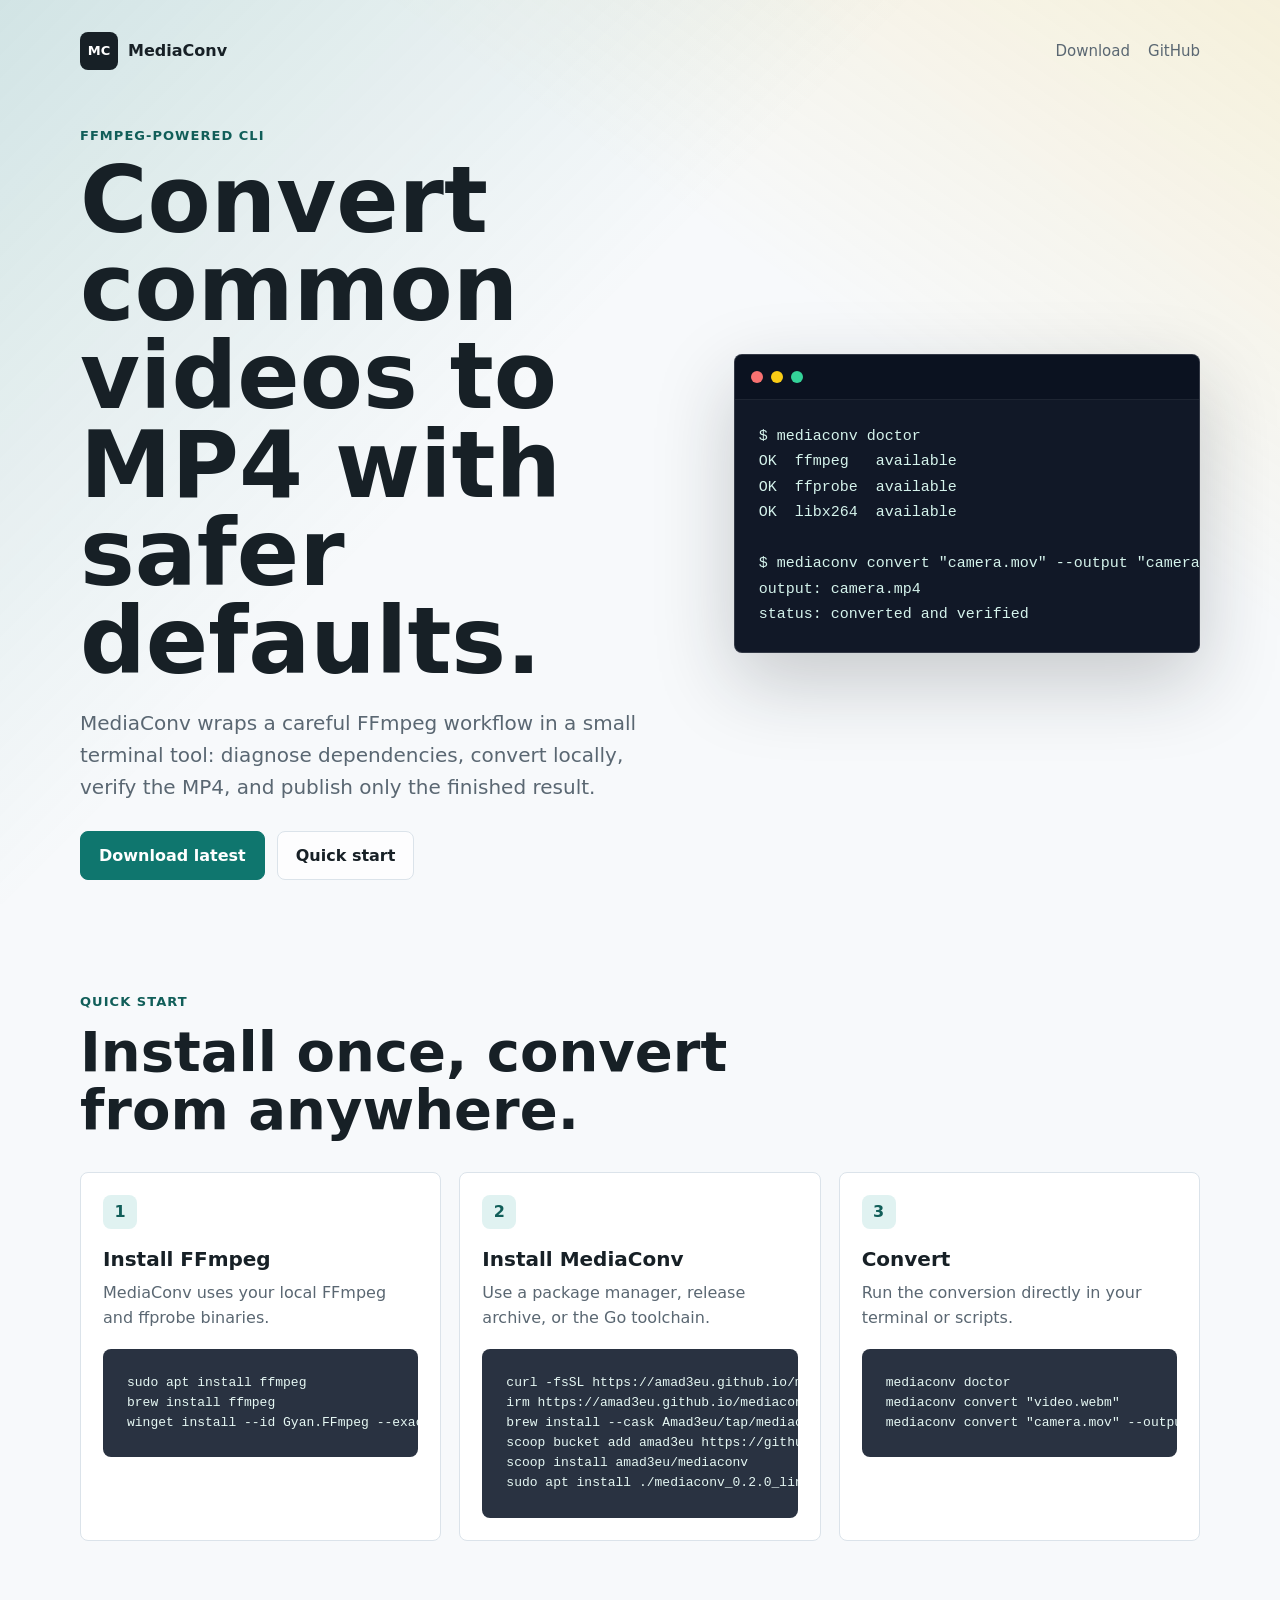
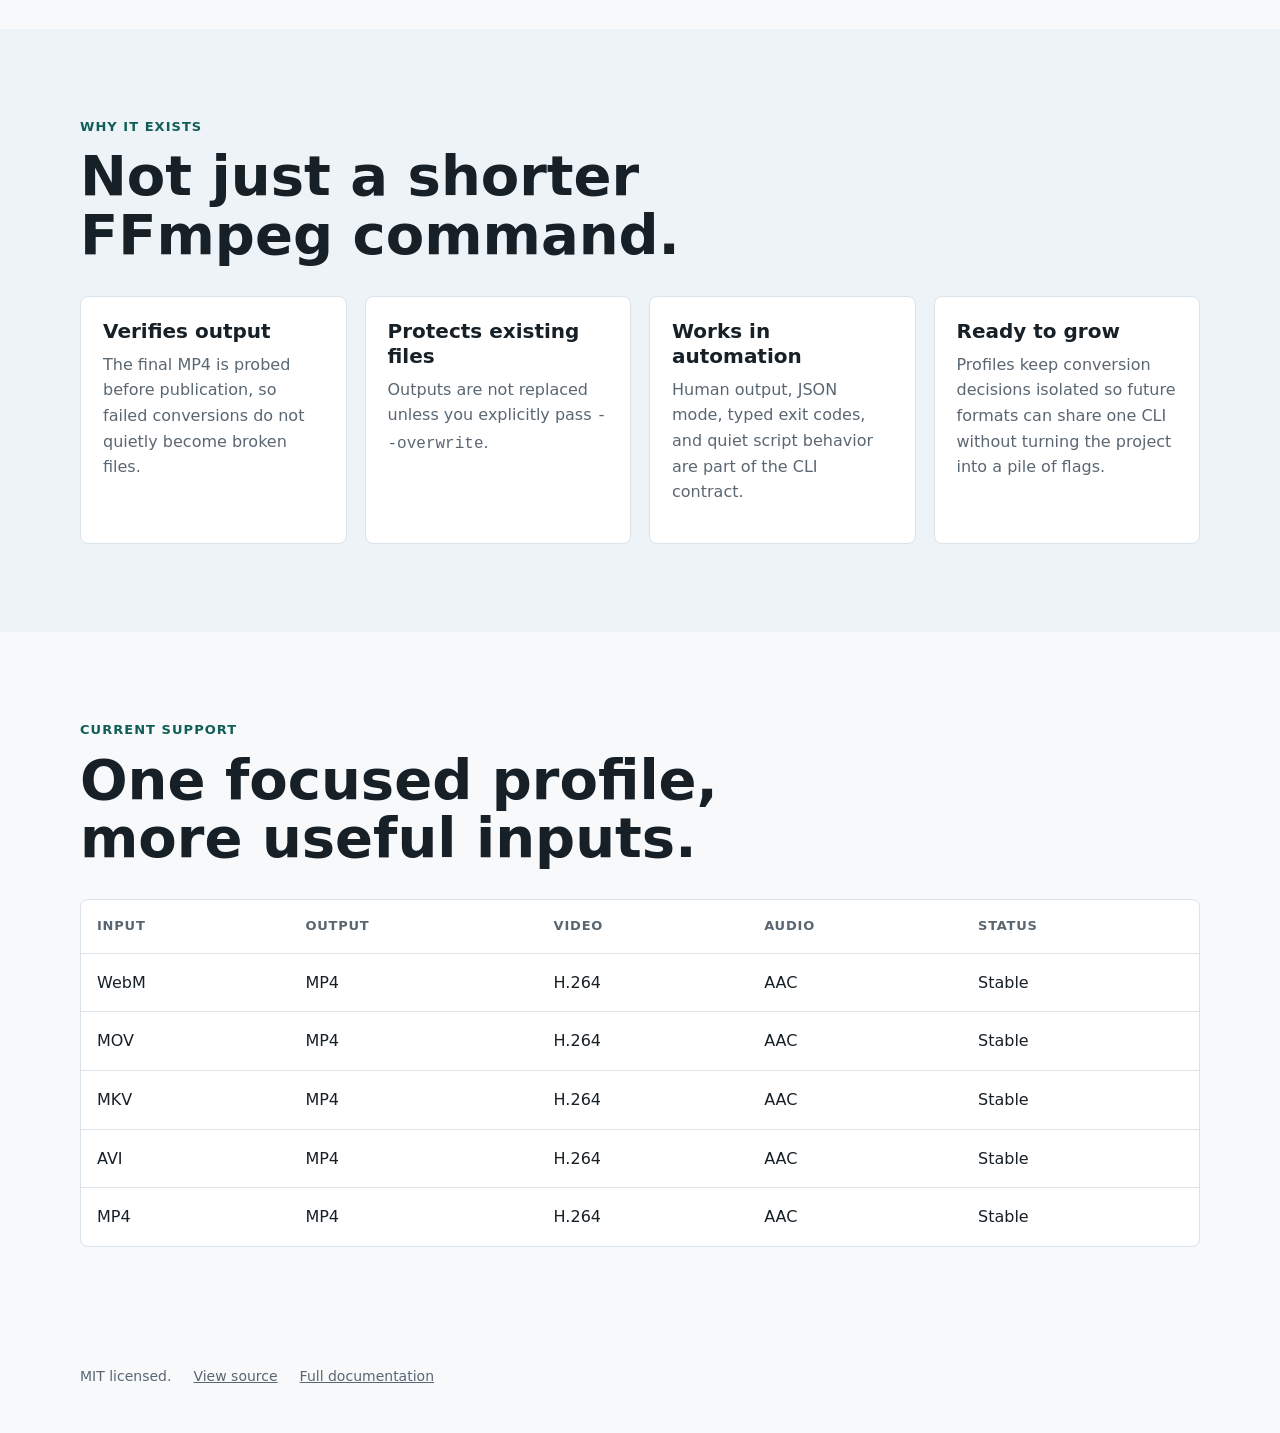
==== site/index.html @ a57218a0 "feat: support common video inputs" ====
<!DOCTYPE html>
<html lang="en">
  <head>
    <meta charset="utf-8">
    <meta name="viewport" content="width=device-width, initial-scale=1">
    <meta
      name="description"
      content="MediaConv is a safe command-line media converter powered by FFmpeg."
    >
    <title>MediaConv</title>
    <link rel="stylesheet" href="./styles.css">
  </head>
  <body>
    <header class="hero">
      <nav class="nav" aria-label="Primary navigation">
        <a class="brand" href="./" aria-label="MediaConv home">
          <span class="brand-mark">MC</span>
          <span>MediaConv</span>
        </a>
        <div class="nav-links">
          <a href="https://github.com/Amad3eu/mediaconv/releases/latest">
            Download
          </a>
          <a href="https://github.com/Amad3eu/mediaconv">GitHub</a>
        </div>
      </nav>

      <section class="hero-grid">
        <div class="hero-copy">
          <p class="eyebrow">FFmpeg-powered CLI</p>
          <h1>Convert common videos to MP4 with safer defaults.</h1>
          <p class="lede">
            MediaConv wraps a careful FFmpeg workflow in a small terminal tool:
            diagnose dependencies, convert locally, verify the MP4, and publish
            only the finished result.
          </p>
          <div class="actions">
            <a
              class="button primary"
              href="https://github.com/Amad3eu/mediaconv/releases/latest"
            >
              Download latest
            </a>
            <a class="button secondary" href="#quick-start">Quick start</a>
          </div>
        </div>

        <section class="terminal-card" aria-label="Terminal example">
          <div class="terminal-top">
            <span></span>
            <span></span>
            <span></span>
          </div>
          <pre><code>$ mediaconv doctor
OK  ffmpeg   available
OK  ffprobe  available
OK  libx264  available

$ mediaconv convert "camera.mov" --output "camera.mp4"
output: camera.mp4
status: converted and verified</code></pre>
        </section>
      </section>
    </header>

    <main>
      <section class="band" id="quick-start">
        <div class="section-head">
          <p class="eyebrow">Quick start</p>
          <h2>Install once, convert from anywhere.</h2>
        </div>
        <div class="steps">
          <article>
            <span class="step-number">1</span>
            <h3>Install FFmpeg</h3>
            <p>MediaConv uses your local FFmpeg and ffprobe binaries.</p>
            <pre><code>sudo apt install ffmpeg
brew install ffmpeg
winget install --id Gyan.FFmpeg --exact</code></pre>
          </article>
          <article>
            <span class="step-number">2</span>
            <h3>Install MediaConv</h3>
            <p>Use a package manager, release archive, or the Go toolchain.</p>
            <pre><code>curl -fsSL https://amad3eu.github.io/mediaconv/install.sh | sh
irm https://amad3eu.github.io/mediaconv/install.ps1 | iex
brew install --cask Amad3eu/tap/mediaconv
scoop bucket add amad3eu https://github.com/Amad3eu/scoop-bucket
scoop install amad3eu/mediaconv
sudo apt install ./mediaconv_0.2.0_linux_amd64.deb</code></pre>
          </article>
          <article>
            <span class="step-number">3</span>
            <h3>Convert</h3>
            <p>Run the conversion directly in your terminal or scripts.</p>
            <pre><code>mediaconv doctor
mediaconv convert "video.webm"
mediaconv convert "camera.mov" --output "camera.mp4"</code></pre>
          </article>
        </div>
      </section>

      <section class="band muted">
        <div class="section-head">
          <p class="eyebrow">Why it exists</p>
          <h2>Not just a shorter FFmpeg command.</h2>
        </div>
        <div class="features">
          <article>
            <h3>Verifies output</h3>
            <p>
              The final MP4 is probed before publication, so failed conversions
              do not quietly become broken files.
            </p>
          </article>
          <article>
            <h3>Protects existing files</h3>
            <p>
              Outputs are not replaced unless you explicitly pass
              <code>--overwrite</code>.
            </p>
          </article>
          <article>
            <h3>Works in automation</h3>
            <p>
              Human output, JSON mode, typed exit codes, and quiet script
              behavior are part of the CLI contract.
            </p>
          </article>
          <article>
            <h3>Ready to grow</h3>
            <p>
              Profiles keep conversion decisions isolated so future formats can
              share one CLI without turning the project into a pile of flags.
            </p>
          </article>
        </div>
      </section>

      <section class="band">
        <div class="section-head">
          <p class="eyebrow">Current support</p>
          <h2>One focused profile, more useful inputs.</h2>
        </div>
        <section class="support-table" aria-label="Supported formats">
          <table>
            <thead>
              <tr>
                <th>Input</th>
                <th>Output</th>
                <th>Video</th>
                <th>Audio</th>
                <th>Status</th>
              </tr>
            </thead>
            <tbody>
              <tr>
                <td>WebM</td>
                <td>MP4</td>
                <td>H.264</td>
                <td>AAC</td>
                <td>Stable</td>
              </tr>
              <tr>
                <td>MOV</td>
                <td>MP4</td>
                <td>H.264</td>
                <td>AAC</td>
                <td>Stable</td>
              </tr>
              <tr>
                <td>MKV</td>
                <td>MP4</td>
                <td>H.264</td>
                <td>AAC</td>
                <td>Stable</td>
              </tr>
              <tr>
                <td>AVI</td>
                <td>MP4</td>
                <td>H.264</td>
                <td>AAC</td>
                <td>Stable</td>
              </tr>
              <tr>
                <td>MP4</td>
                <td>MP4</td>
                <td>H.264</td>
                <td>AAC</td>
                <td>Stable</td>
              </tr>
            </tbody>
          </table>
        </section>
      </section>
    </main>

    <footer class="footer">
      <span>MIT licensed.</span>
      <a href="https://github.com/Amad3eu/mediaconv">View source</a>
      <a href="https://github.com/Amad3eu/mediaconv/blob/main/README.md">
        Full documentation
      </a>
    </footer>
  </body>
</html>
---- site/styles.css ----
:root {
  color-scheme: light;
  --ink: #172026;
  --muted: #5a6772;
  --line: #dbe3ea;
  --page: #f7f9fb;
  --panel: #ffffff;
  --soft: #edf3f7;
  --accent: #0f766e;
  --accent-strong: #115e59;
  --code: #111827;
  --code-line: #293241;
}

* {
  box-sizing: border-box;
}

body {
  margin: 0;
  background: var(--page);
  color: var(--ink);
  font-family:
    Inter, ui-sans-serif, system-ui, -apple-system, BlinkMacSystemFont, "Segoe UI",
    sans-serif;
  line-height: 1.6;
}

a {
  color: inherit;
}

code,
pre {
  font-family:
    "SFMono-Regular", Consolas, "Liberation Mono", Menlo, monospace;
}

.hero {
  min-height: 92vh;
  padding: 24px;
  background:
    linear-gradient(135deg, rgba(15, 118, 110, 0.16), transparent 42%),
    linear-gradient(215deg, rgba(234, 179, 8, 0.13), transparent 35%),
    var(--page);
}

.nav,
.hero-grid,
.band,
.footer {
  width: min(1120px, calc(100vw - 32px));
  margin: 0 auto;
}

.nav {
  display: flex;
  align-items: center;
  justify-content: space-between;
  gap: 24px;
  padding: 8px 0 56px;
}

.brand,
.nav-links,
.actions,
.footer {
  display: flex;
  align-items: center;
}

.brand {
  gap: 10px;
  text-decoration: none;
  font-weight: 800;
}

.brand-mark {
  display: grid;
  width: 38px;
  height: 38px;
  place-items: center;
  border-radius: 8px;
  background: var(--ink);
  color: #ffffff;
  font-size: 13px;
}

.nav-links {
  gap: 18px;
  color: var(--muted);
  font-size: 15px;
}

.nav-links a {
  text-decoration: none;
}

.hero-grid {
  display: grid;
  grid-template-columns: minmax(0, 1fr) minmax(360px, 0.78fr);
  gap: 56px;
  align-items: center;
}

.eyebrow {
  margin: 0 0 10px;
  color: var(--accent-strong);
  font-size: 13px;
  font-weight: 800;
  letter-spacing: 0.08em;
  text-transform: uppercase;
}

h1,
h2,
h3,
p {
  margin-top: 0;
}

h1 {
  max-width: 720px;
  margin-bottom: 20px;
  font-size: clamp(46px, 8vw, 92px);
  line-height: 0.96;
  letter-spacing: 0;
}

h2 {
  margin-bottom: 14px;
  font-size: clamp(32px, 5vw, 56px);
  line-height: 1.04;
  letter-spacing: 0;
}

h3 {
  margin-bottom: 8px;
  font-size: 20px;
  line-height: 1.25;
}

.lede {
  max-width: 680px;
  color: var(--muted);
  font-size: 20px;
}

.actions {
  flex-wrap: wrap;
  gap: 12px;
  margin-top: 28px;
}

.button {
  display: inline-flex;
  min-height: 46px;
  align-items: center;
  justify-content: center;
  border: 1px solid var(--line);
  border-radius: 8px;
  padding: 11px 18px;
  text-decoration: none;
  font-weight: 750;
}

.button.primary {
  border-color: var(--accent);
  background: var(--accent);
  color: #ffffff;
}

.button.secondary {
  background: rgba(255, 255, 255, 0.76);
  color: var(--ink);
}

.terminal-card {
  overflow: hidden;
  border: 1px solid rgba(255, 255, 255, 0.14);
  border-radius: 8px;
  background: var(--code);
  box-shadow: 0 28px 80px rgba(23, 32, 38, 0.22);
}

.terminal-top {
  display: flex;
  gap: 8px;
  padding: 16px;
  border-bottom: 1px solid rgba(255, 255, 255, 0.08);
  background: #0b1220;
}

.terminal-top span {
  width: 12px;
  height: 12px;
  border-radius: 999px;
  background: #f87171;
}

.terminal-top span:nth-child(2) {
  background: #facc15;
}

.terminal-top span:nth-child(3) {
  background: #34d399;
}

pre {
  overflow-x: auto;
  margin: 0;
  padding: 24px;
  color: #d5f3ec;
  font-size: 15px;
  line-height: 1.7;
}

.band {
  padding: 88px 0;
}

.muted {
  width: 100%;
  max-width: none;
  padding-right: max(16px, calc((100vw - 1120px) / 2));
  padding-left: max(16px, calc((100vw - 1120px) / 2));
  background: var(--soft);
}

.section-head {
  max-width: 720px;
  margin-bottom: 32px;
}

.section-head p:last-child {
  color: var(--muted);
}

.steps,
.features {
  display: grid;
  grid-template-columns: repeat(3, minmax(0, 1fr));
  gap: 18px;
}

.features {
  grid-template-columns: repeat(4, minmax(0, 1fr));
}

article {
  min-width: 0;
  border: 1px solid var(--line);
  border-radius: 8px;
  padding: 22px;
  background: var(--panel);
}

article p {
  color: var(--muted);
}

article pre {
  margin-top: 18px;
  border-radius: 8px;
  background: var(--code-line);
  color: #e5f7f3;
  font-size: 13px;
  line-height: 1.55;
}

.step-number {
  display: grid;
  width: 34px;
  height: 34px;
  margin-bottom: 18px;
  place-items: center;
  border-radius: 8px;
  background: #e0f2f1;
  color: var(--accent-strong);
  font-weight: 800;
}

.support-table {
  overflow-x: auto;
  border: 1px solid var(--line);
  border-radius: 8px;
  background: var(--panel);
}

table {
  width: 100%;
  min-width: 680px;
  border-collapse: collapse;
}

th,
td {
  padding: 16px;
  border-bottom: 1px solid var(--line);
  text-align: left;
}

th {
  color: var(--muted);
  font-size: 13px;
  letter-spacing: 0.06em;
  text-transform: uppercase;
}

tr:last-child td {
  border-bottom: 0;
}

.footer {
  flex-wrap: wrap;
  gap: 14px 22px;
  padding: 30px 0 46px;
  color: var(--muted);
  font-size: 14px;
}

@media (max-width: 860px) {
  .hero {
    min-height: auto;
  }

  .nav {
    padding-bottom: 38px;
  }

  .hero-grid,
  .steps,
  .features {
    grid-template-columns: 1fr;
  }

  .terminal-card {
    max-width: 100%;
  }

  h1 {
    font-size: clamp(42px, 14vw, 68px);
  }

  .band {
    padding: 64px 0;
  }
}

@media (max-width: 560px) {
  .hero {
    padding: 18px 0 0;
  }

  .nav,
  .hero-grid,
  .band,
  .footer {
    width: min(100% - 28px, 1120px);
  }

  .nav {
    align-items: flex-start;
  }

  .nav-links {
    flex-direction: column;
    align-items: flex-end;
    gap: 8px;
  }

  .lede {
    font-size: 18px;
  }

  .button {
    width: 100%;
  }
}
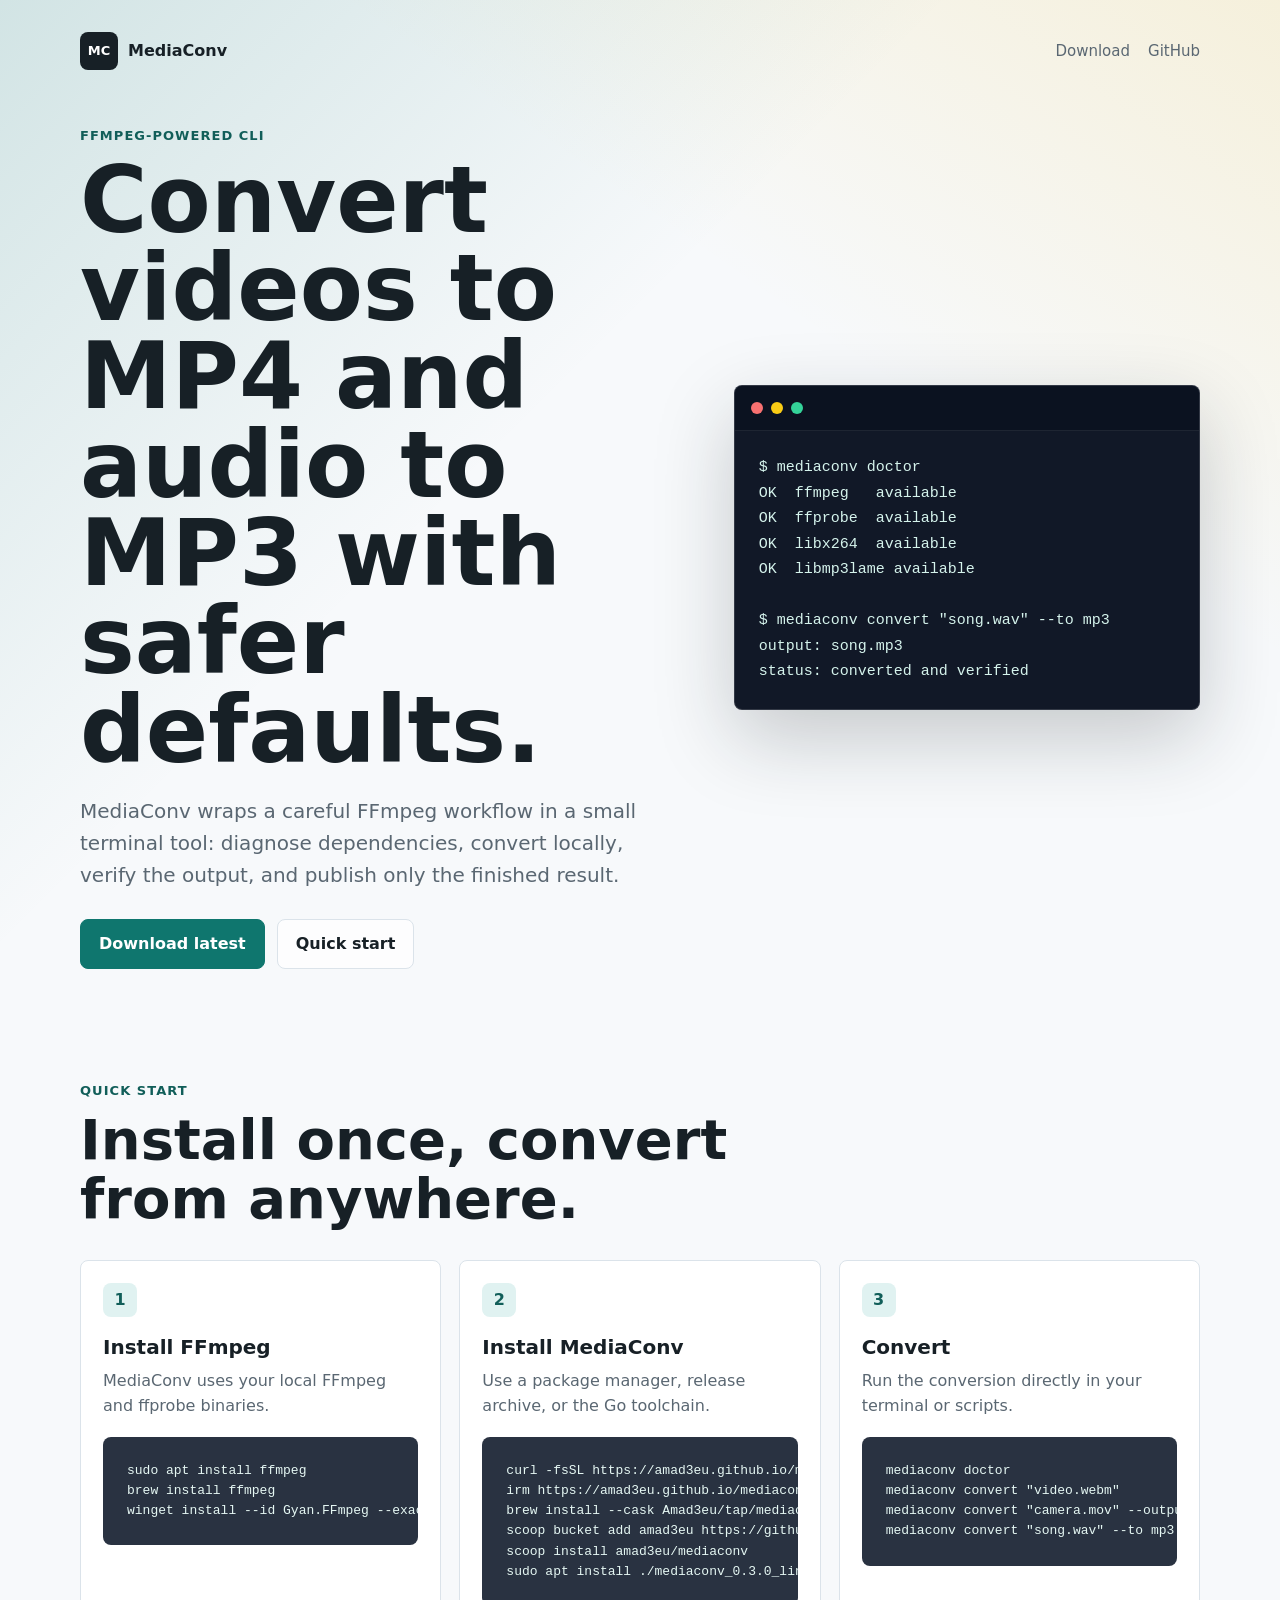
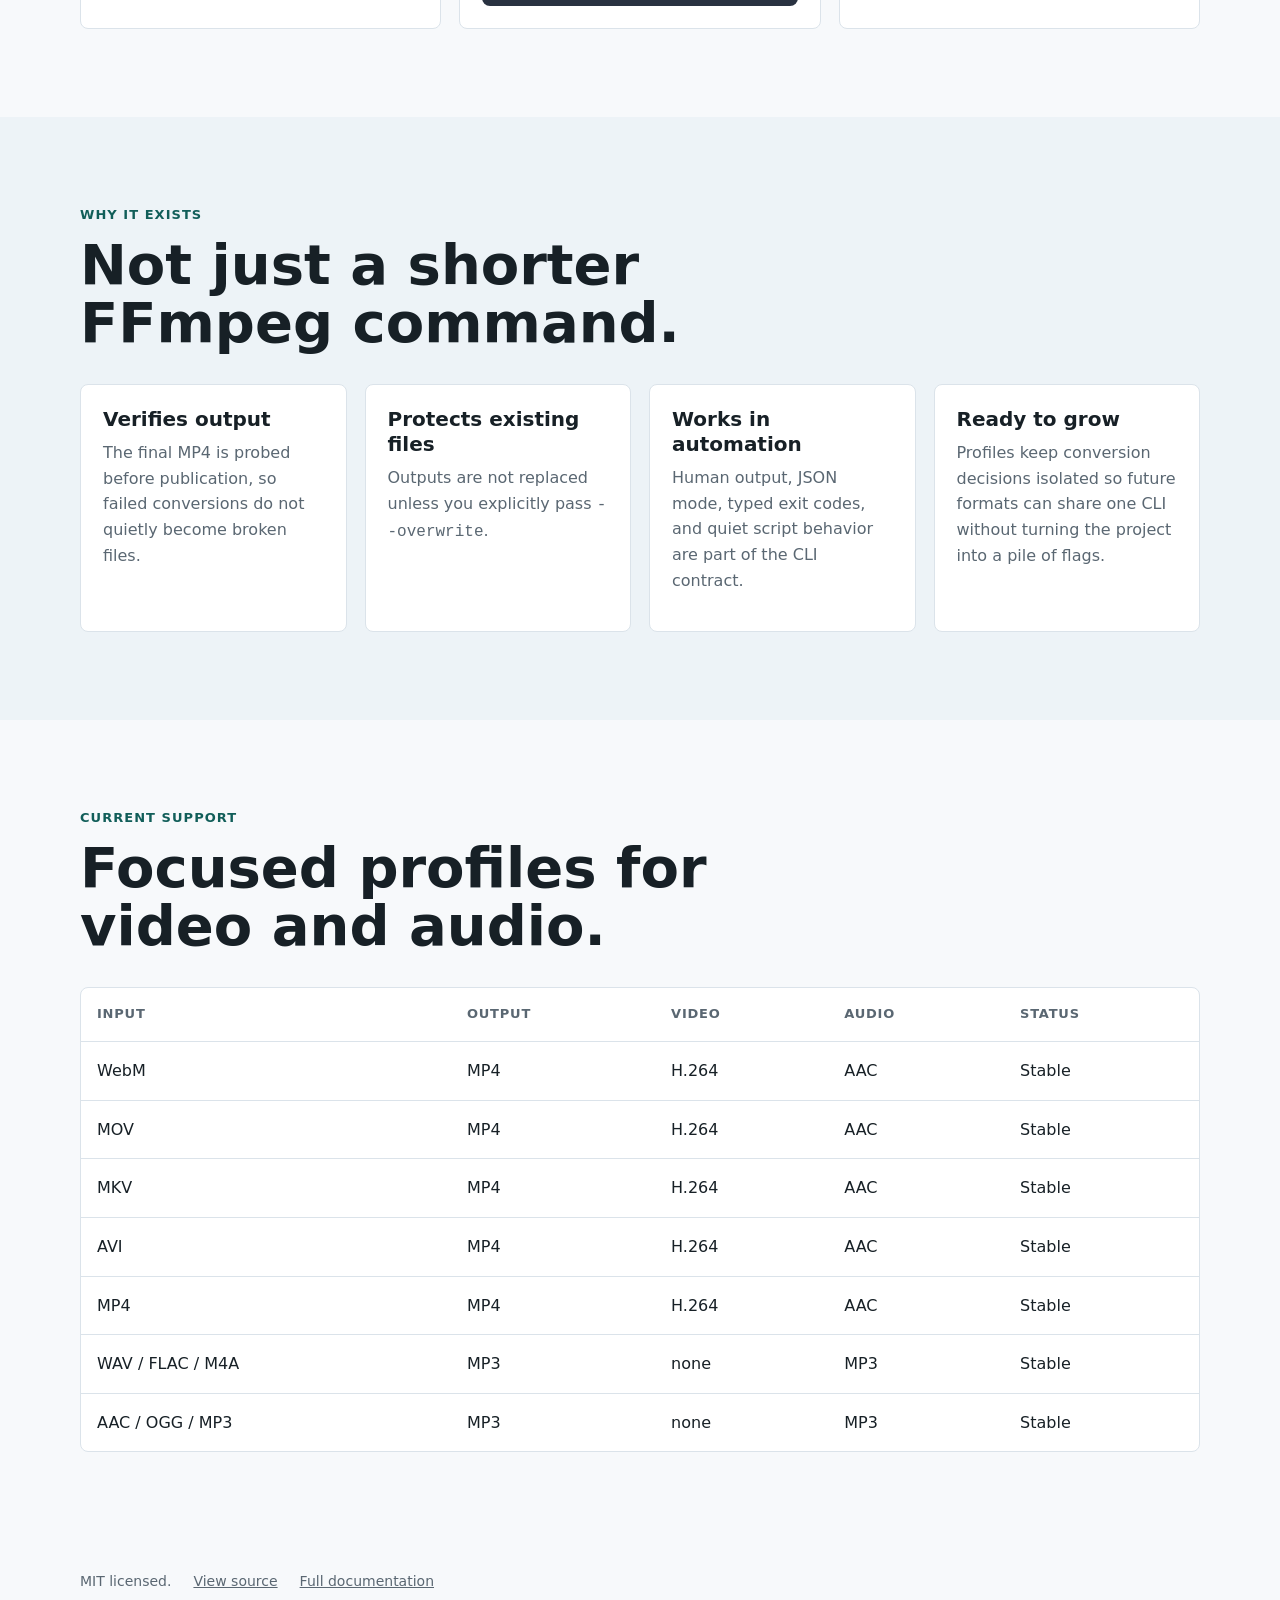
==== commit 3cb275c9: "feat: add mp3 audio conversion" ====
--- a/site/index.html
+++ b/site/index.html
@@ -28,10 +28,10 @@
       <section class="hero-grid">
         <div class="hero-copy">
           <p class="eyebrow">FFmpeg-powered CLI</p>
-          <h1>Convert common videos to MP4 with safer defaults.</h1>
+          <h1>Convert videos to MP4 and audio to MP3 with safer defaults.</h1>
           <p class="lede">
             MediaConv wraps a careful FFmpeg workflow in a small terminal tool:
-            diagnose dependencies, convert locally, verify the MP4, and publish
+            diagnose dependencies, convert locally, verify the output, and publish
             only the finished result.
           </p>
           <div class="actions">
@@ -55,9 +55,10 @@
 OK  ffmpeg   available
 OK  ffprobe  available
 OK  libx264  available
-
-$ mediaconv convert "camera.mov" --output "camera.mp4"
-output: camera.mp4
+OK  libmp3lame available
+
+$ mediaconv convert "song.wav" --to mp3
+output: song.mp3
 status: converted and verified</code></pre>
         </section>
       </section>
@@ -87,7 +88,7 @@
 brew install --cask Amad3eu/tap/mediaconv
 scoop bucket add amad3eu https://github.com/Amad3eu/scoop-bucket
 scoop install amad3eu/mediaconv
-sudo apt install ./mediaconv_0.2.0_linux_amd64.deb</code></pre>
+sudo apt install ./mediaconv_0.3.0_linux_amd64.deb</code></pre>
           </article>
           <article>
             <span class="step-number">3</span>
@@ -95,7 +96,8 @@
             <p>Run the conversion directly in your terminal or scripts.</p>
             <pre><code>mediaconv doctor
 mediaconv convert "video.webm"
-mediaconv convert "camera.mov" --output "camera.mp4"</code></pre>
+mediaconv convert "camera.mov" --output "camera.mp4"
+mediaconv convert "song.wav" --to mp3</code></pre>
           </article>
         </div>
       </section>
@@ -140,7 +142,7 @@
       <section class="band">
         <div class="section-head">
           <p class="eyebrow">Current support</p>
-          <h2>One focused profile, more useful inputs.</h2>
+          <h2>Focused profiles for video and audio.</h2>
         </div>
         <section class="support-table" aria-label="Supported formats">
           <table>
@@ -187,6 +189,20 @@
                 <td>MP4</td>
                 <td>H.264</td>
                 <td>AAC</td>
+                <td>Stable</td>
+              </tr>
+              <tr>
+                <td>WAV / FLAC / M4A</td>
+                <td>MP3</td>
+                <td>none</td>
+                <td>MP3</td>
+                <td>Stable</td>
+              </tr>
+              <tr>
+                <td>AAC / OGG / MP3</td>
+                <td>MP3</td>
+                <td>none</td>
+                <td>MP3</td>
                 <td>Stable</td>
               </tr>
             </tbody>
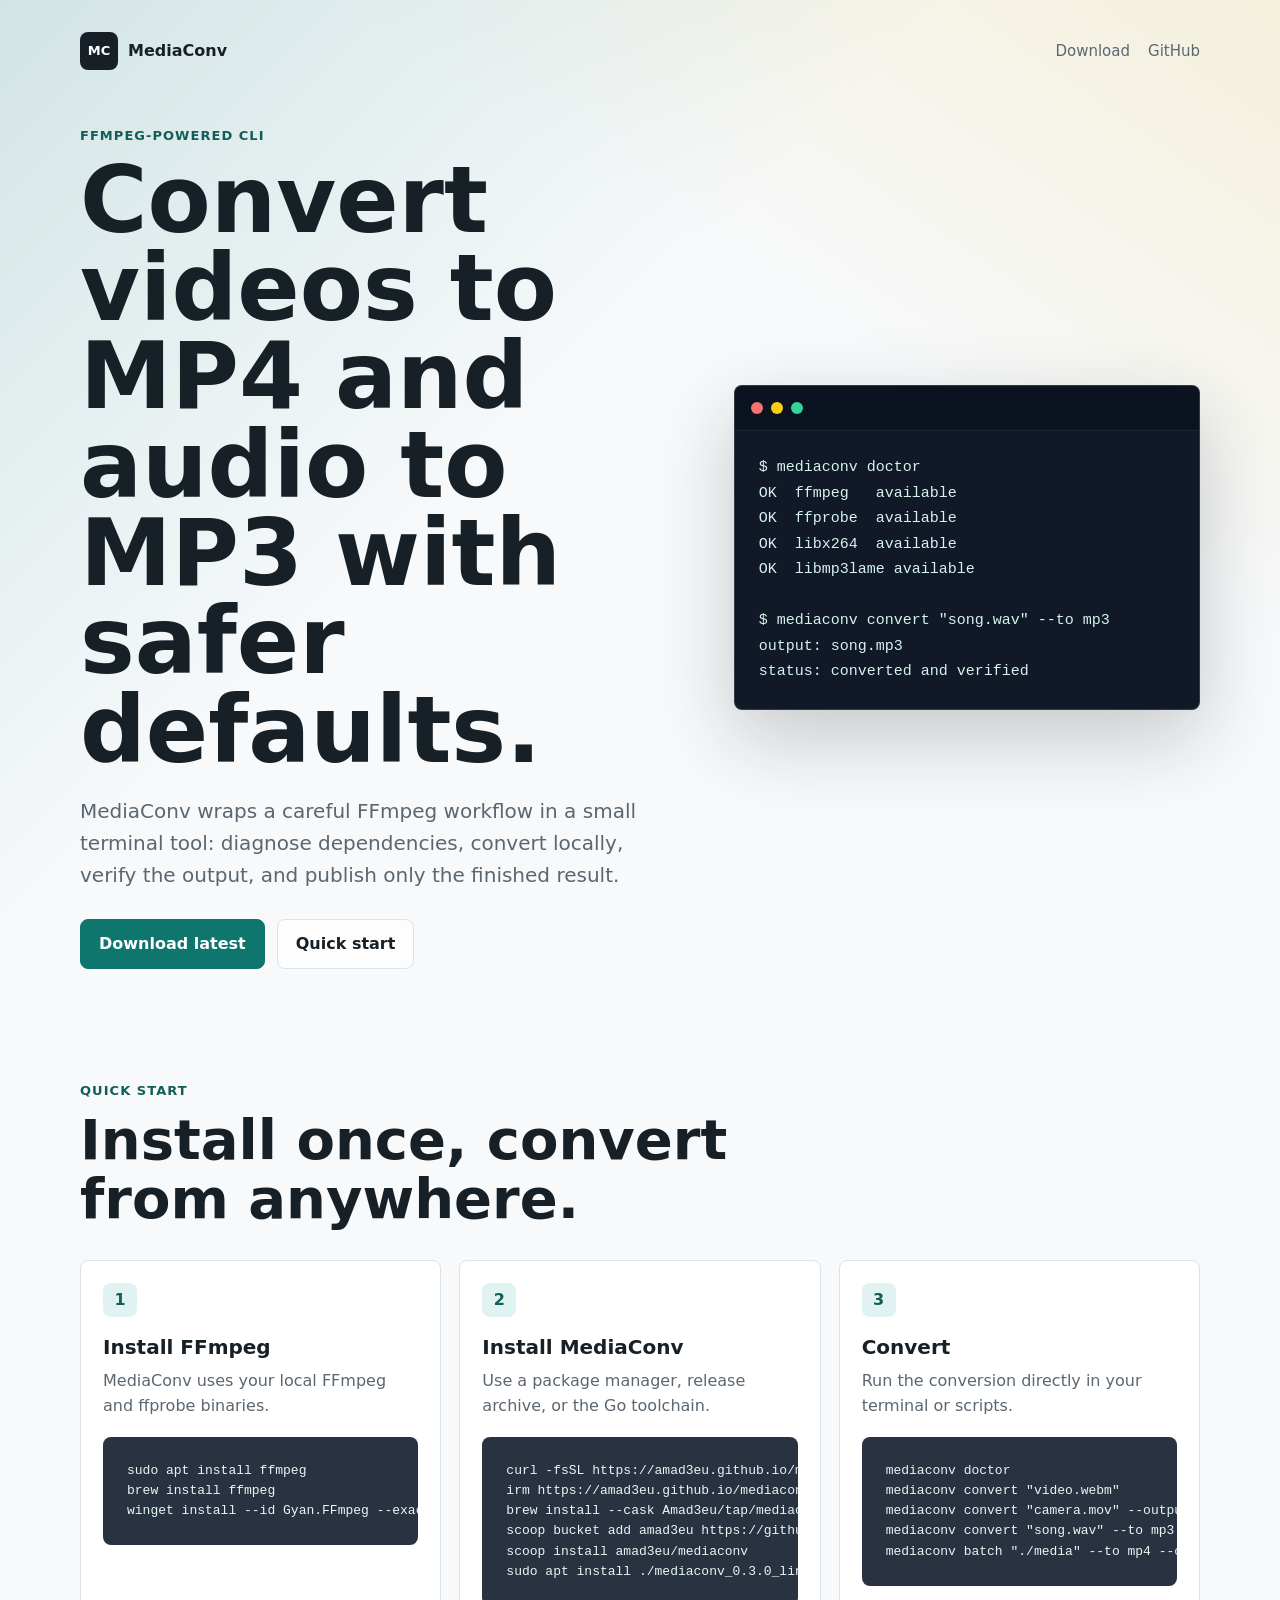
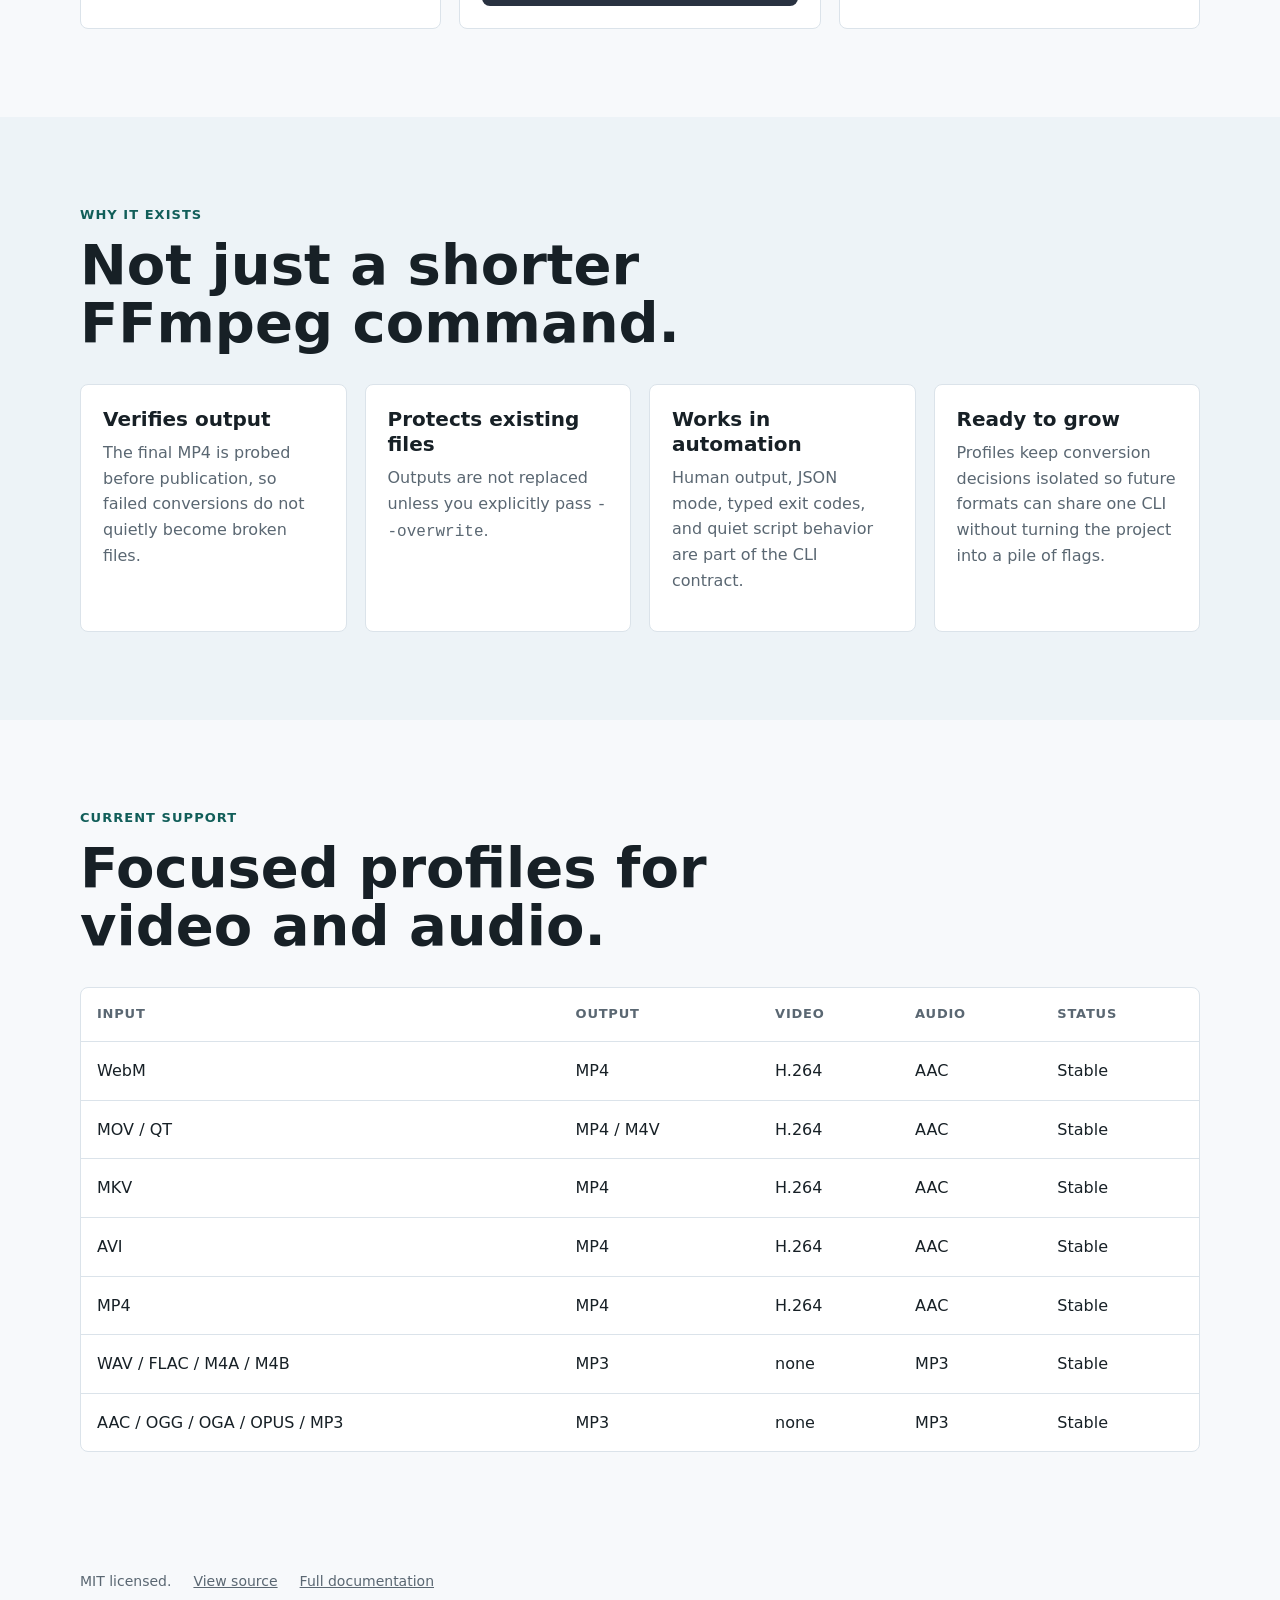
==== commit 06a08bf3: "feat: add batch conversion" ====
--- a/site/index.html
+++ b/site/index.html
@@ -97,7 +97,8 @@
             <pre><code>mediaconv doctor
 mediaconv convert "video.webm"
 mediaconv convert "camera.mov" --output "camera.mp4"
-mediaconv convert "song.wav" --to mp3</code></pre>
+mediaconv convert "song.wav" --to mp3
+mediaconv batch "./media" --to mp4 --output-dir "./converted"</code></pre>
           </article>
         </div>
       </section>
@@ -164,8 +165,8 @@
                 <td>Stable</td>
               </tr>
               <tr>
-                <td>MOV</td>
-                <td>MP4</td>
+                <td>MOV / QT</td>
+                <td>MP4 / M4V</td>
                 <td>H.264</td>
                 <td>AAC</td>
                 <td>Stable</td>
@@ -192,14 +193,14 @@
                 <td>Stable</td>
               </tr>
               <tr>
-                <td>WAV / FLAC / M4A</td>
+                <td>WAV / FLAC / M4A / M4B</td>
                 <td>MP3</td>
                 <td>none</td>
                 <td>MP3</td>
                 <td>Stable</td>
               </tr>
               <tr>
-                <td>AAC / OGG / MP3</td>
+                <td>AAC / OGG / OGA / OPUS / MP3</td>
                 <td>MP3</td>
                 <td>none</td>
                 <td>MP3</td>
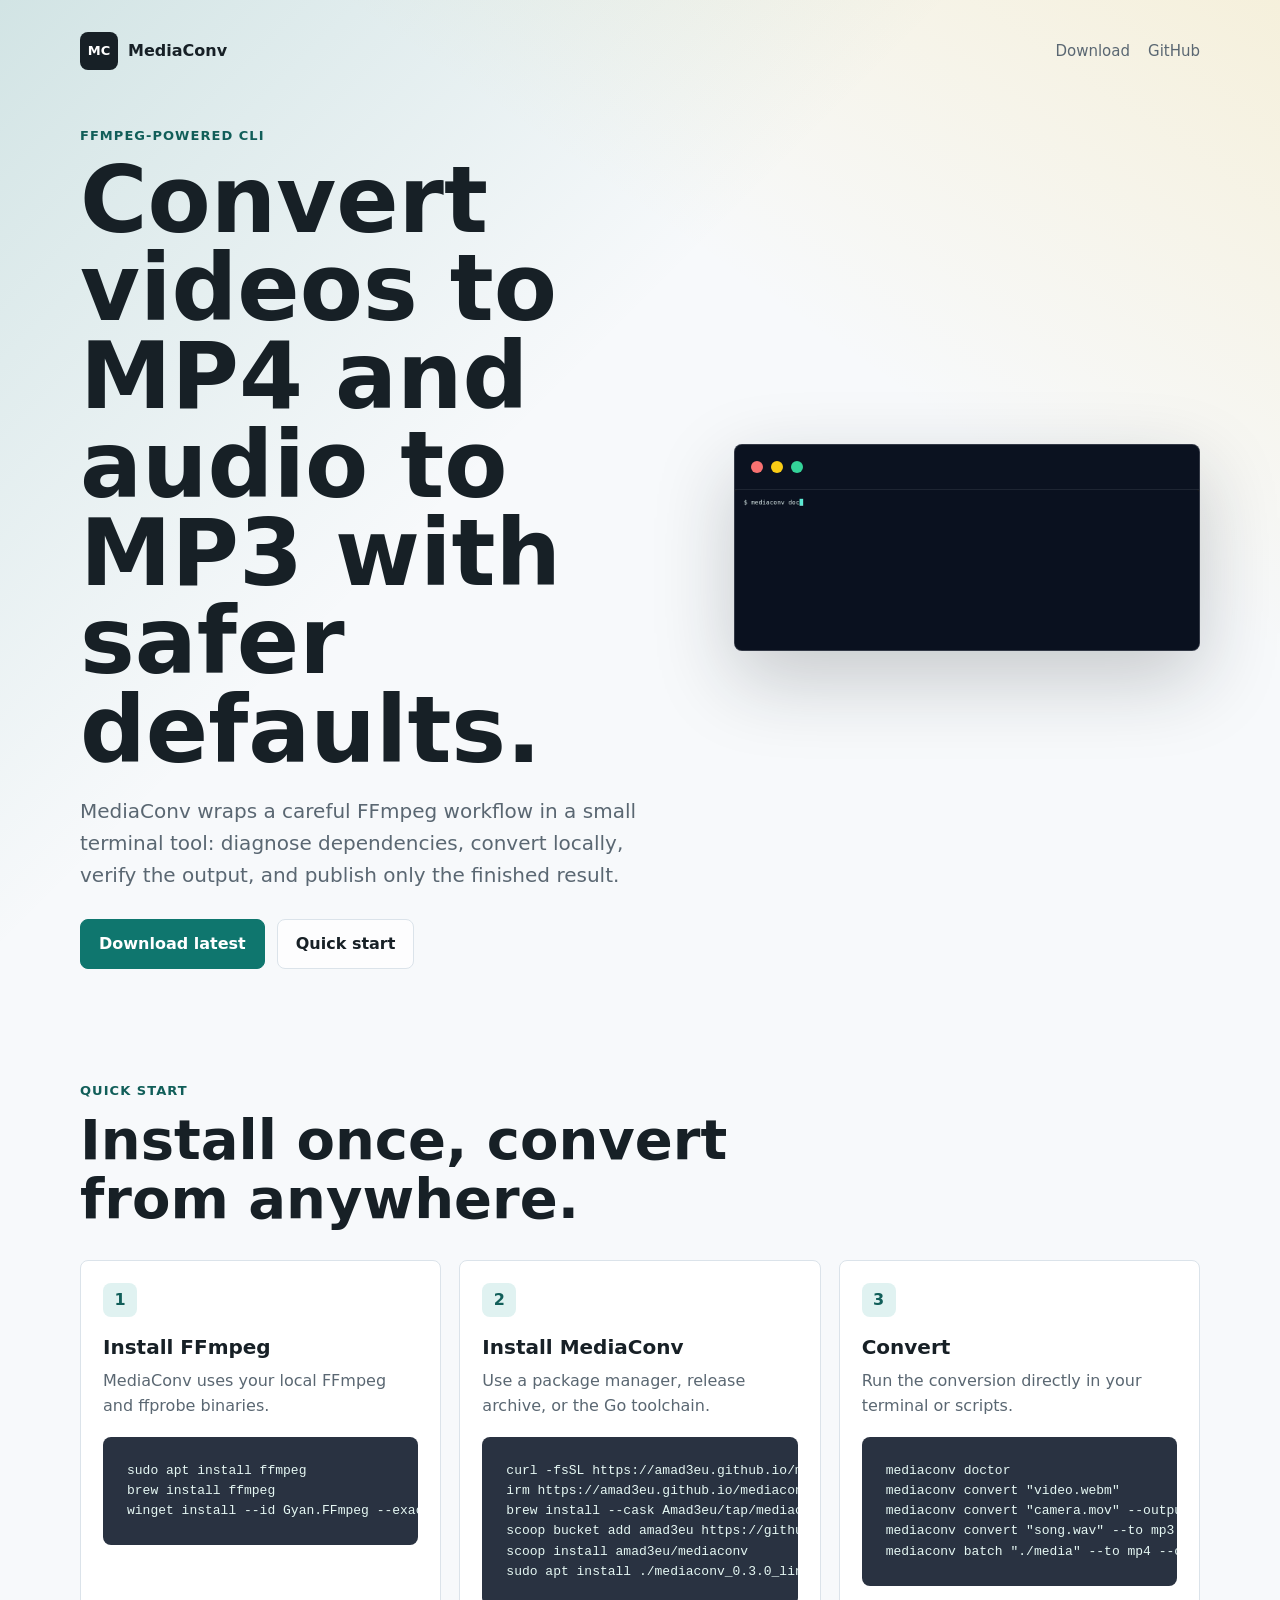
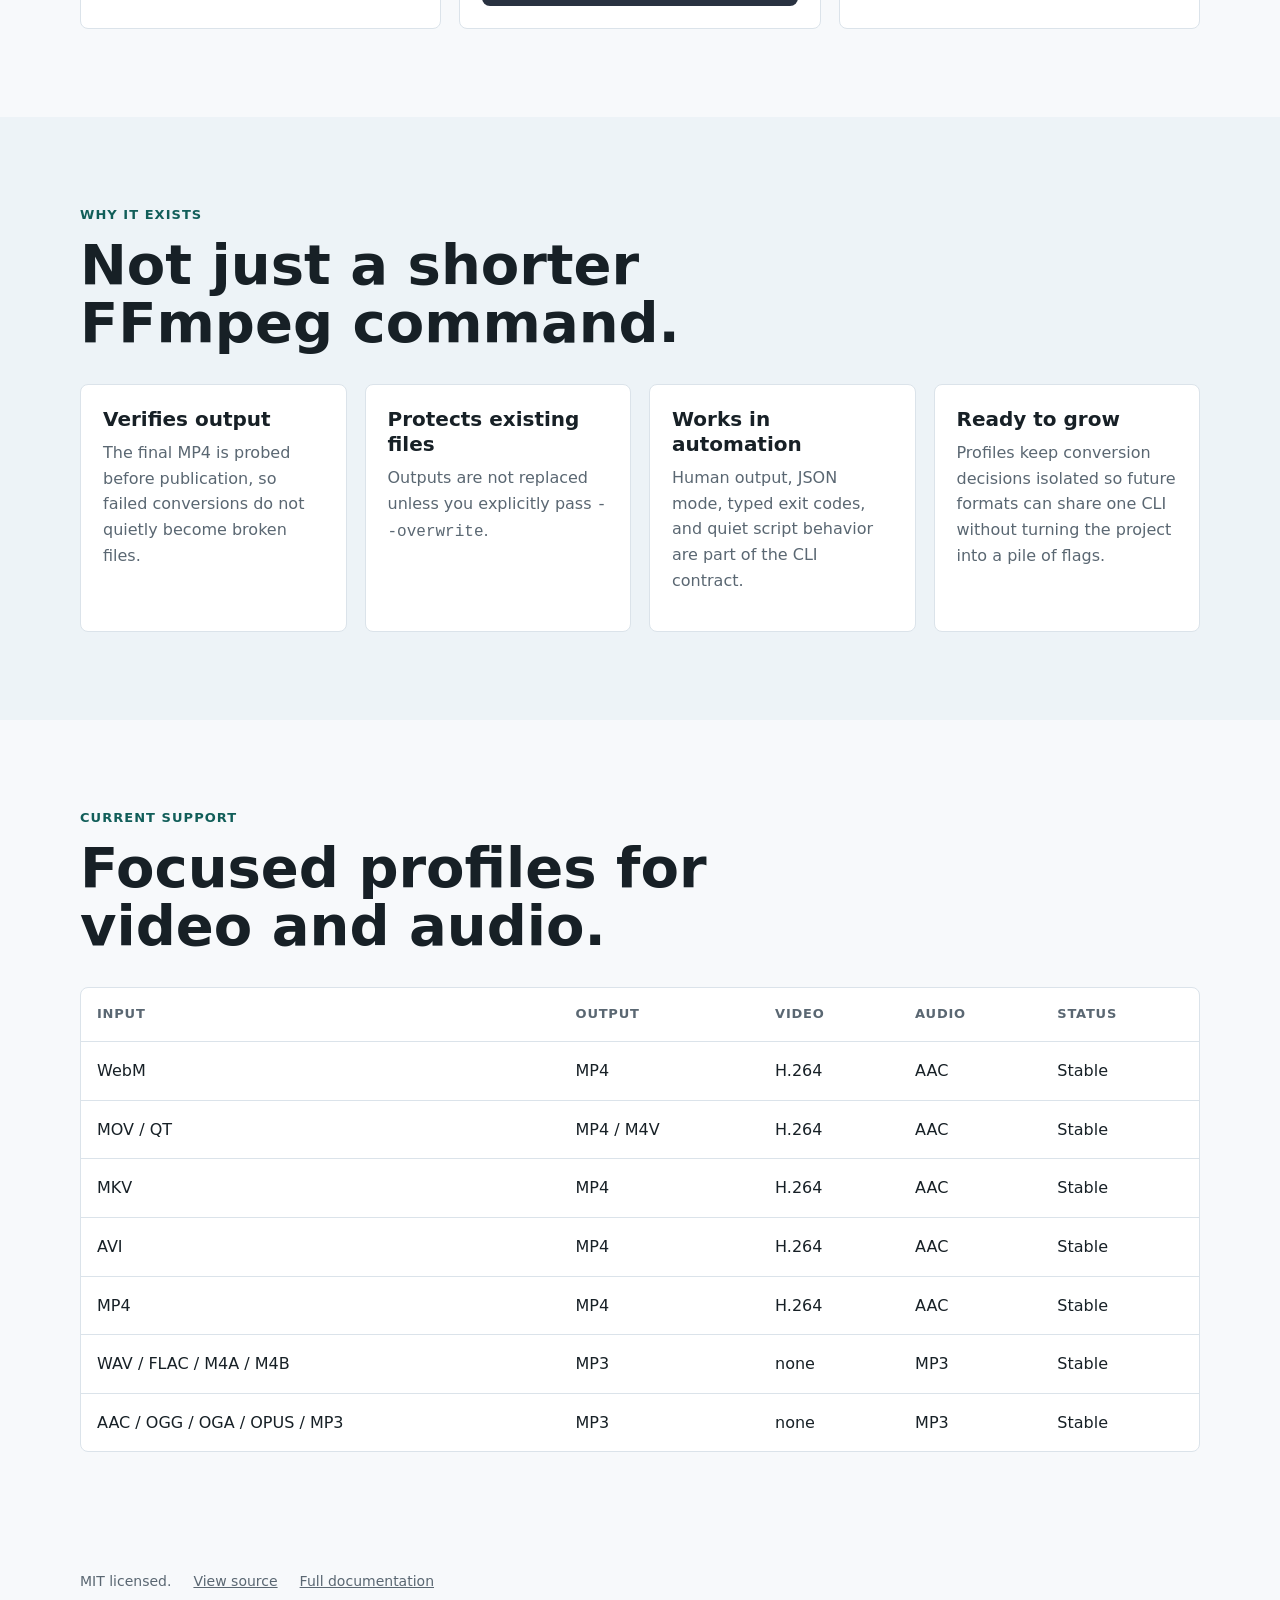
==== commit e4e1face: "docs: add a terminal demo to the readmes and the site A CLI with no recording asks the reader to ima" ====
--- a/site/index.html
+++ b/site/index.html
@@ -45,21 +45,21 @@
           </div>
         </div>
 
-        <section class="terminal-card" aria-label="Terminal example">
+        <section class="terminal-card" aria-label="Terminal recording">
           <div class="terminal-top">
             <span></span>
             <span></span>
             <span></span>
           </div>
-          <pre><code>$ mediaconv doctor
-OK  ffmpeg   available
-OK  ffprobe  available
-OK  libx264  available
-OK  libmp3lame available
-
-$ mediaconv convert "song.wav" --to mp3
-output: song.mp3
-status: converted and verified</code></pre>
+          <img
+            src="./demo.gif"
+            width="1280"
+            height="440"
+            alt="MediaConv in a terminal: doctor reports every required FFmpeg
+              codec as available, a WebM file is converted to MP4 with live
+              progress, a second conversion refuses to replace the existing
+              output, and a folder of WAV files is batch converted to MP3."
+          >
         </section>
       </section>
     </header>
--- a/site/styles.css
+++ b/site/styles.css
@@ -206,6 +206,12 @@
   background: #34d399;
 }
 
+.terminal-card img {
+  display: block;
+  width: 100%;
+  height: auto;
+}
+
 pre {
   overflow-x: auto;
   margin: 0;
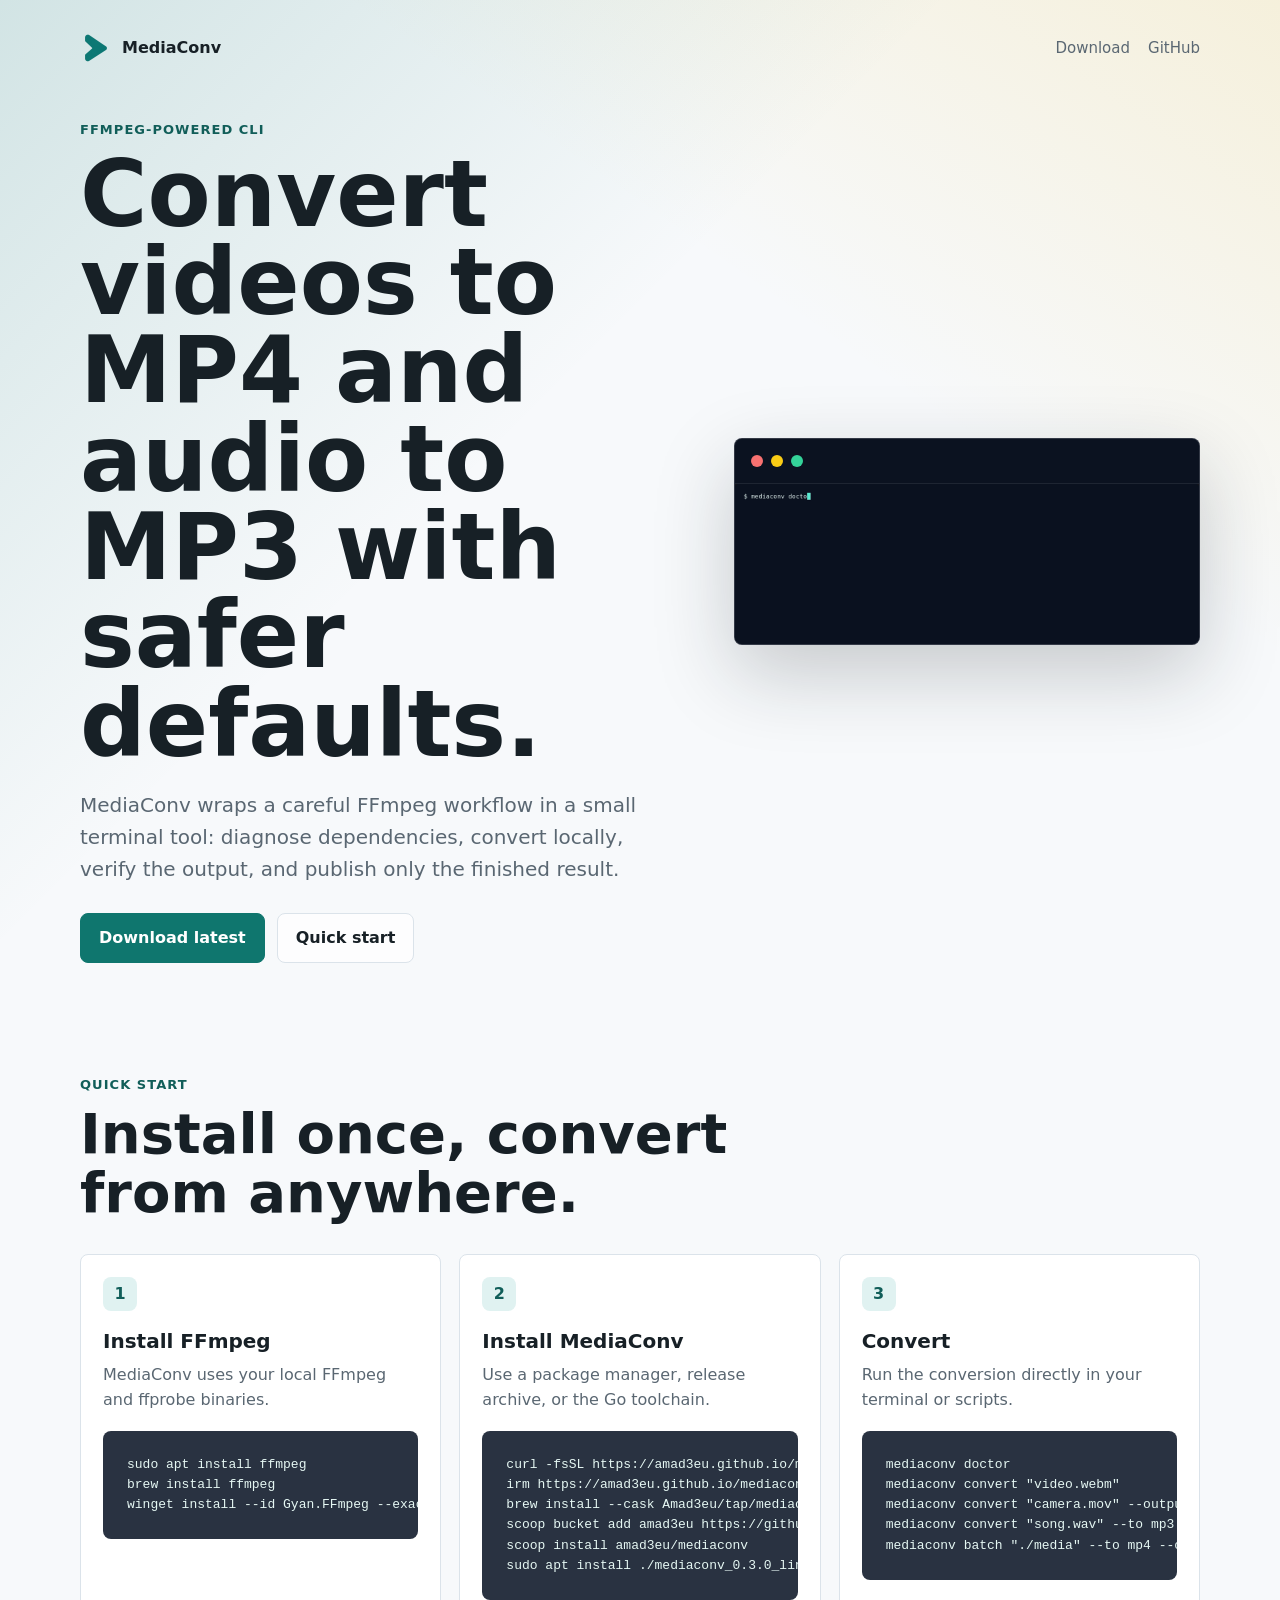
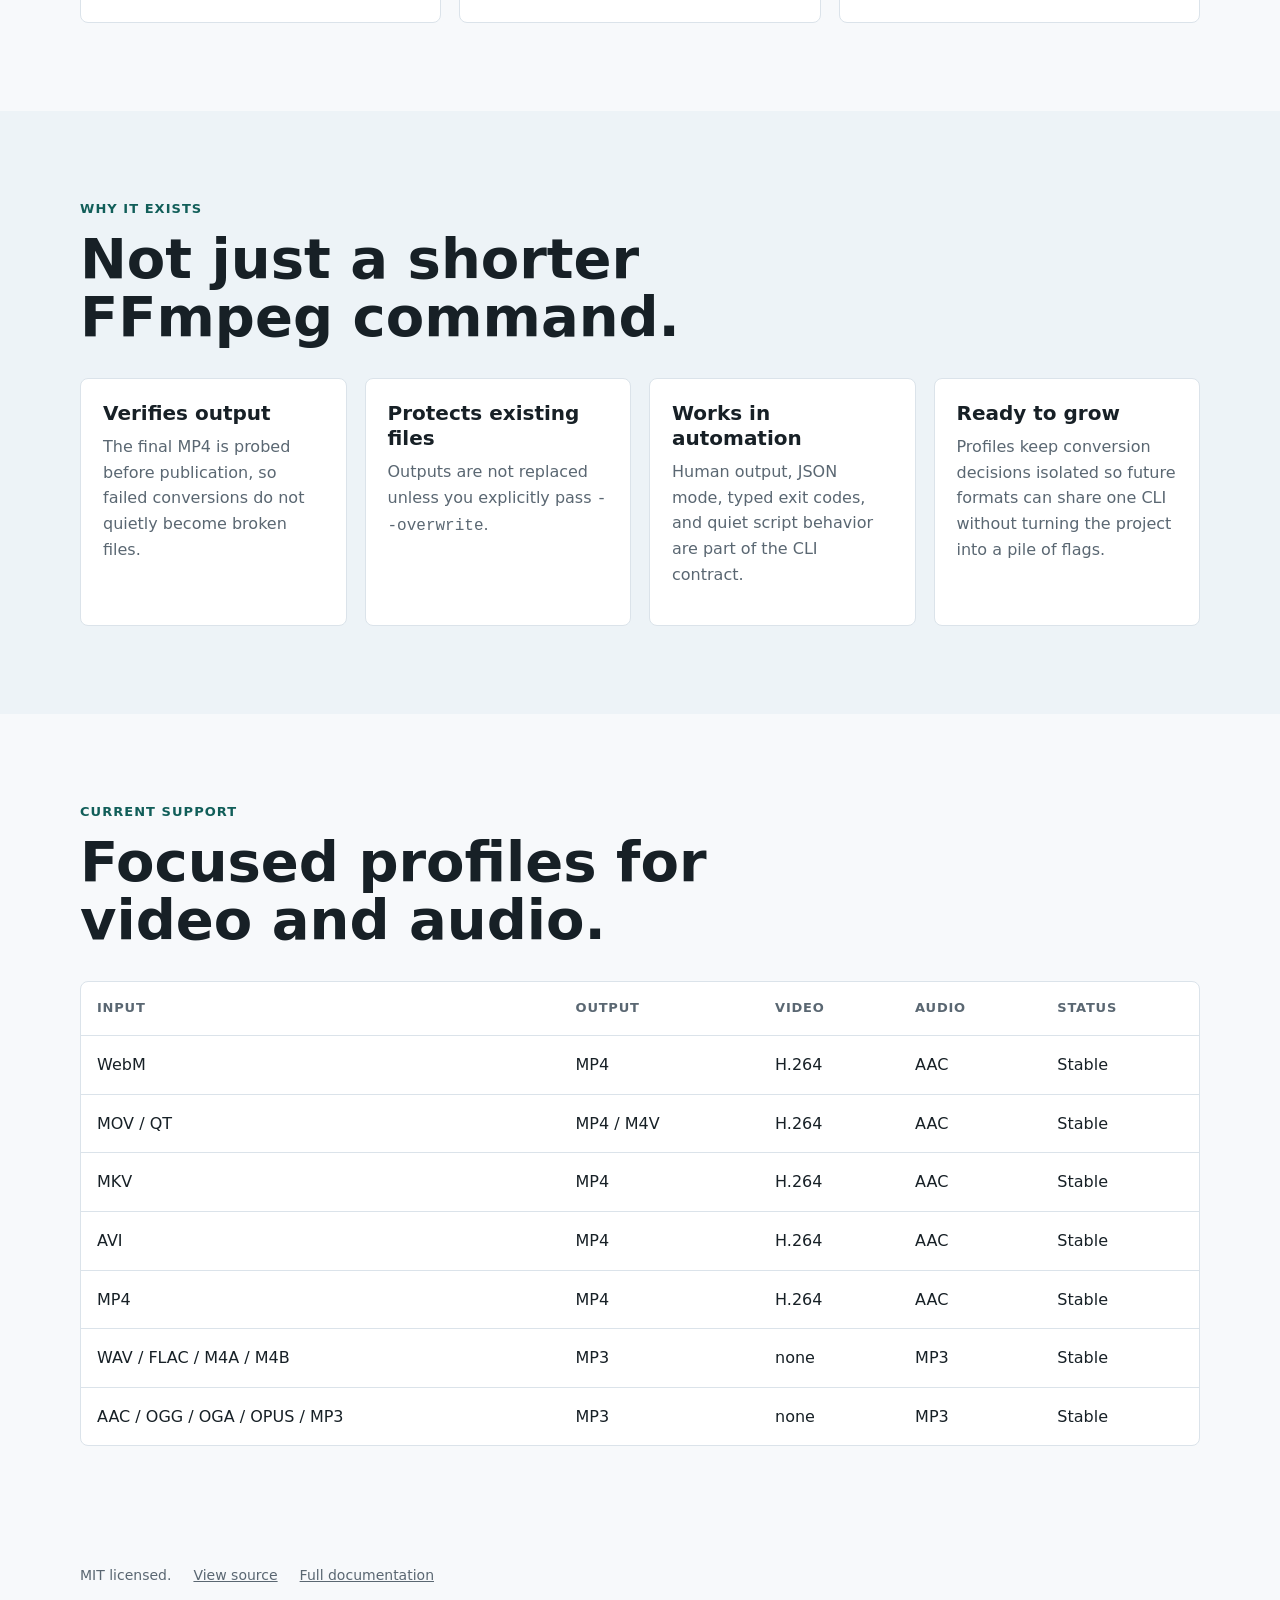
==== commit 0ae6007d: "feat: add the visual identity The mark fuses the play triangle with the terminal prompt chevron: one" ====
--- a/site/index.html
+++ b/site/index.html
@@ -8,13 +8,27 @@
       content="MediaConv is a safe command-line media converter powered by FFmpeg."
     >
     <title>MediaConv</title>
+    <link rel="icon" href="./favicon.png" sizes="32x32" type="image/png">
+    <link rel="apple-touch-icon" href="./apple-touch-icon.png">
+    <meta property="og:title" content="MediaConv">
+    <meta
+      property="og:description"
+      content="MediaConv is a safe command-line media converter powered by FFmpeg."
+    >
+    <meta
+      property="og:image"
+      content="https://amad3eu.github.io/mediaconv/brand/banner.png"
+    >
+    <meta property="og:type" content="website">
+    <meta property="og:url" content="https://amad3eu.github.io/mediaconv/">
+    <meta name="twitter:card" content="summary_large_image">
     <link rel="stylesheet" href="./styles.css">
   </head>
   <body>
     <header class="hero">
       <nav class="nav" aria-label="Primary navigation">
         <a class="brand" href="./" aria-label="MediaConv home">
-          <span class="brand-mark">MC</span>
+          <img class="brand-mark" src="./brand/mark.png" width="512" height="512" alt="">
           <span>MediaConv</span>
         </a>
         <div class="nav-links">
--- a/site/styles.css
+++ b/site/styles.css
@@ -76,14 +76,9 @@
 }
 
 .brand-mark {
-  display: grid;
-  width: 38px;
-  height: 38px;
-  place-items: center;
-  border-radius: 8px;
-  background: var(--ink);
-  color: #ffffff;
-  font-size: 13px;
+  display: block;
+  width: 32px;
+  height: auto;
 }
 
 .nav-links {
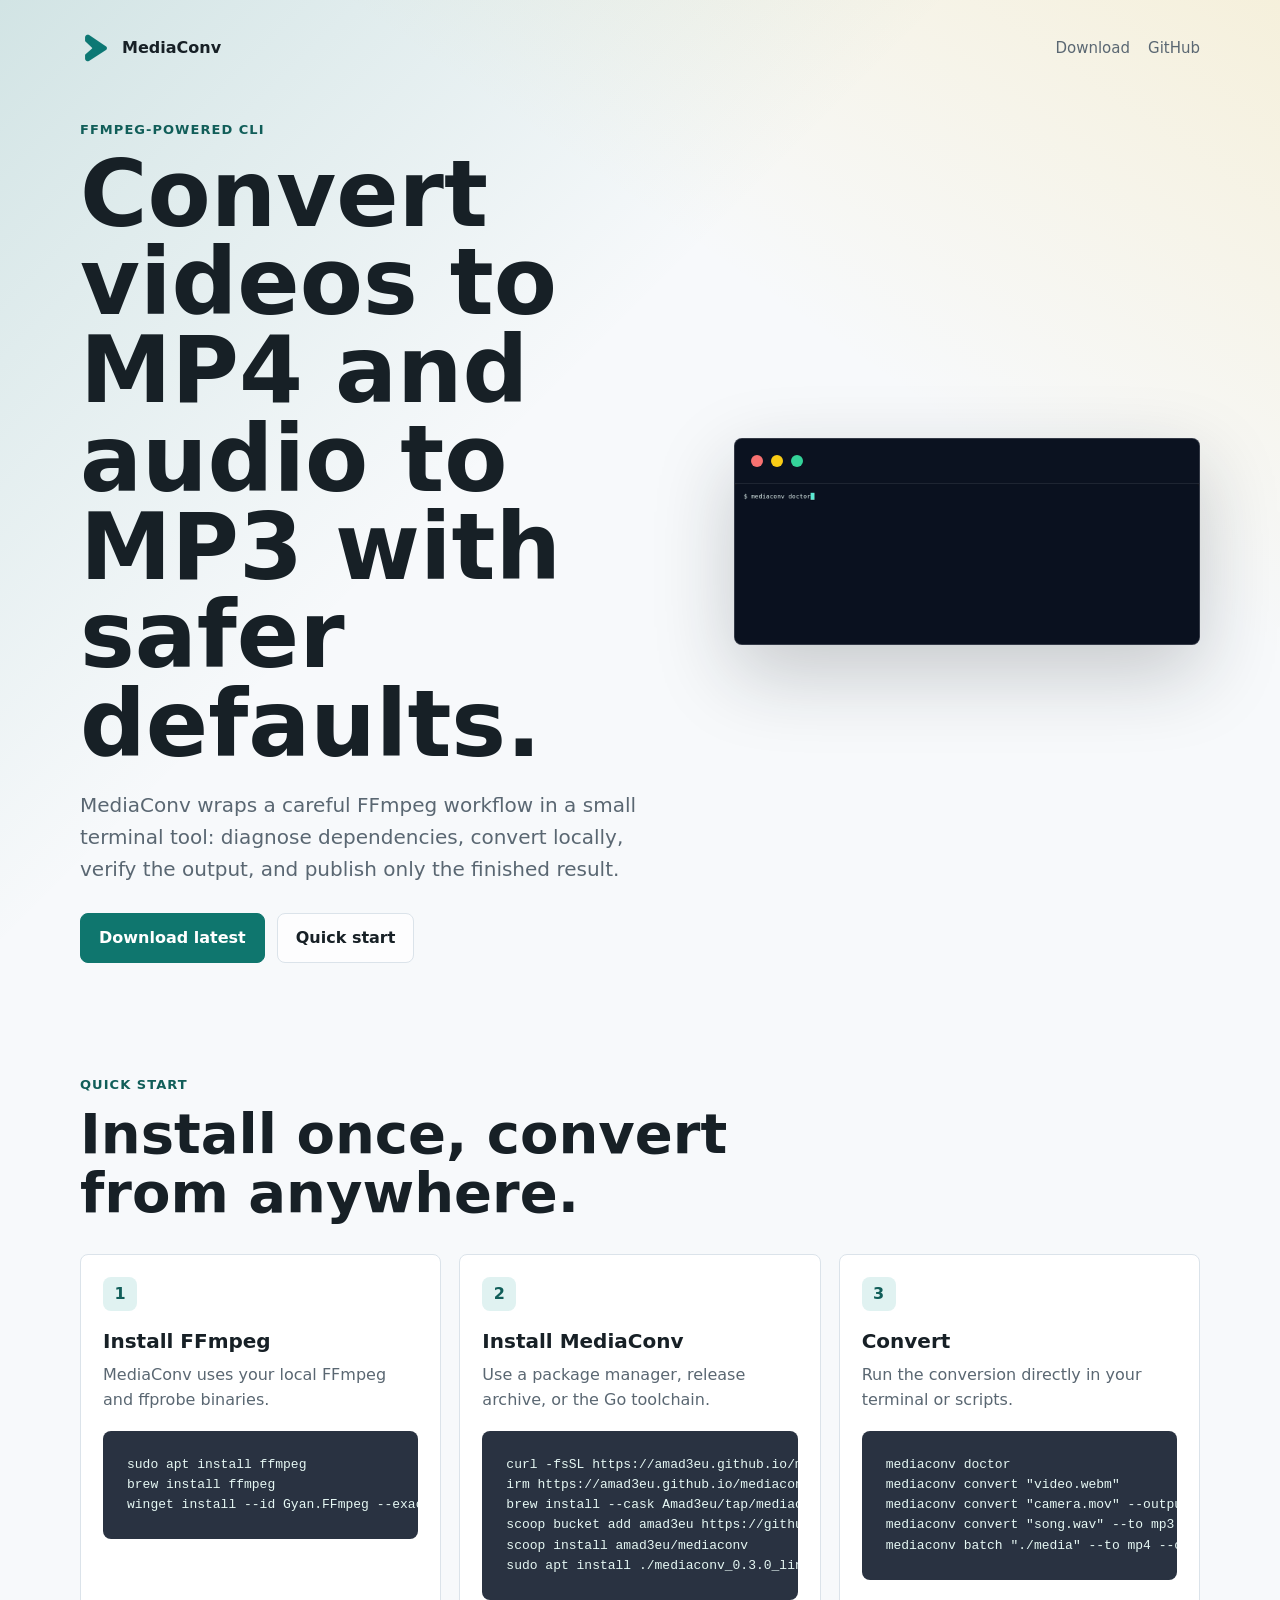
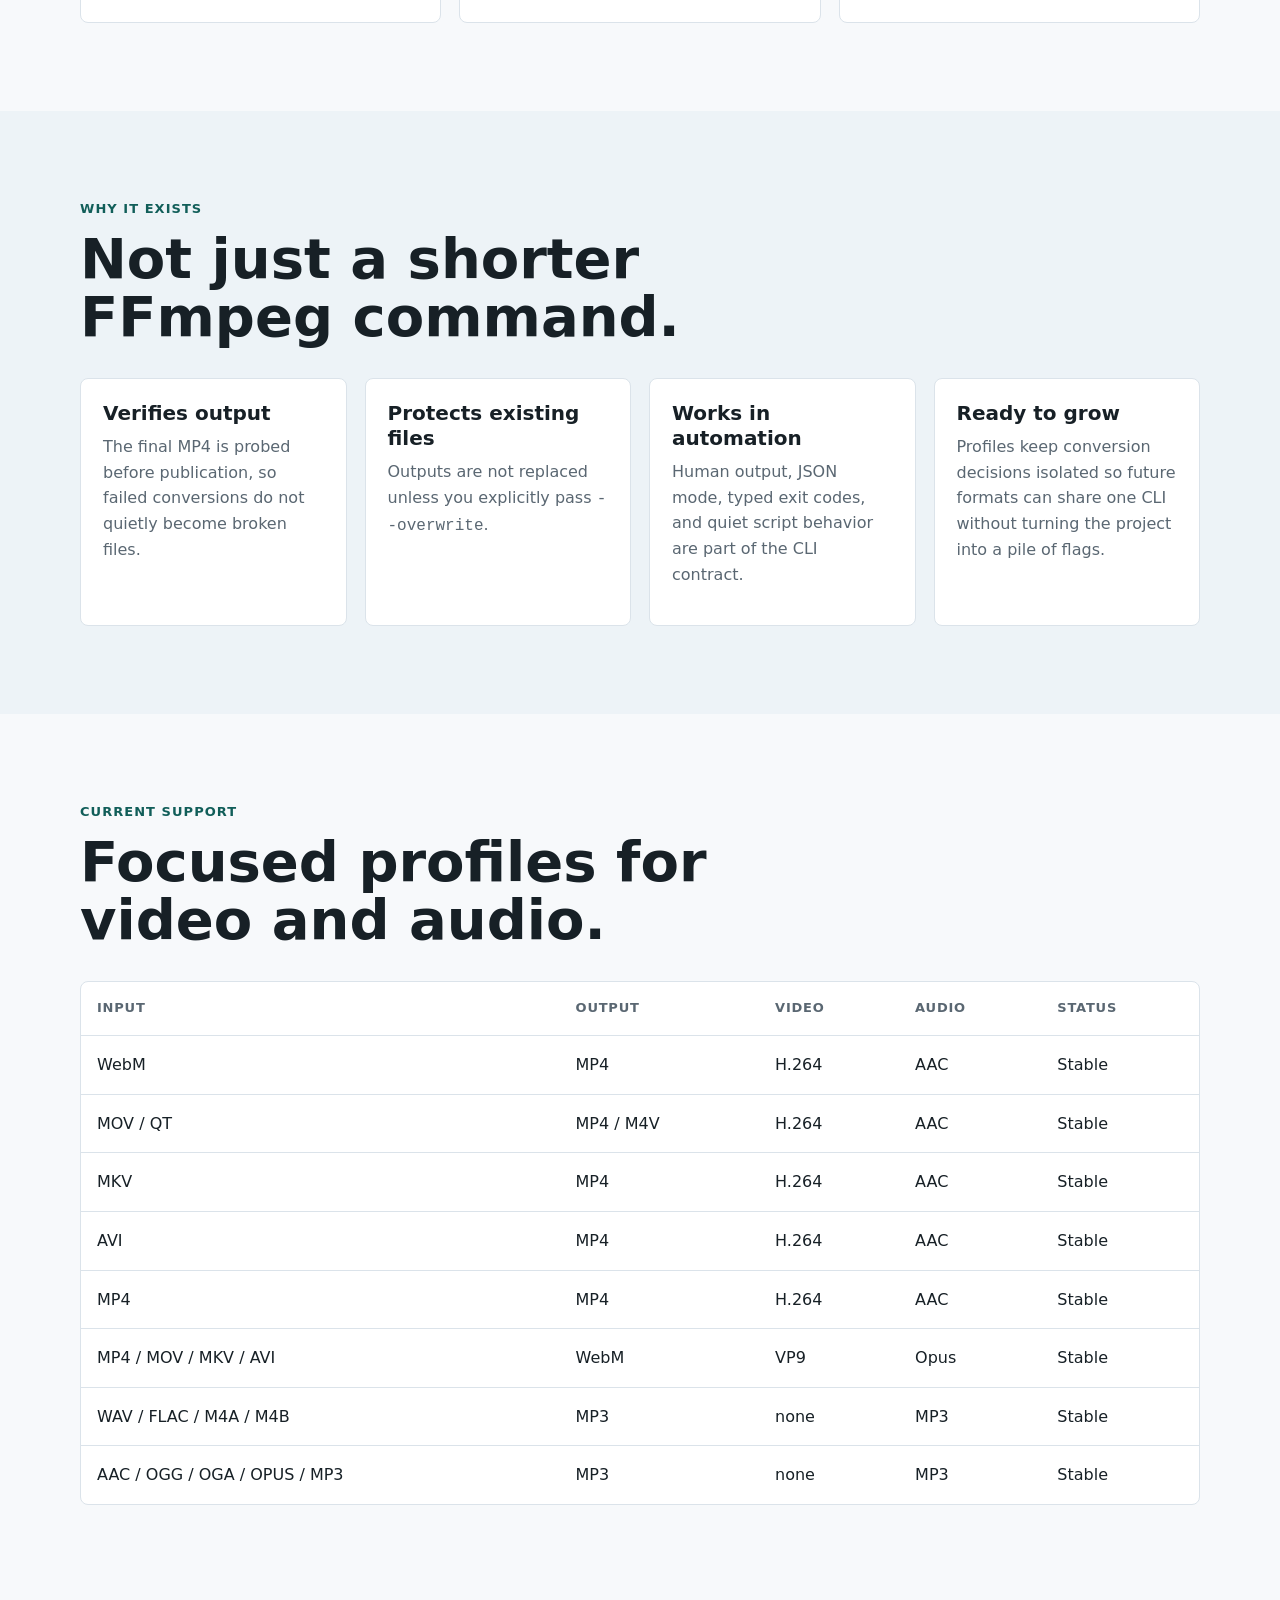
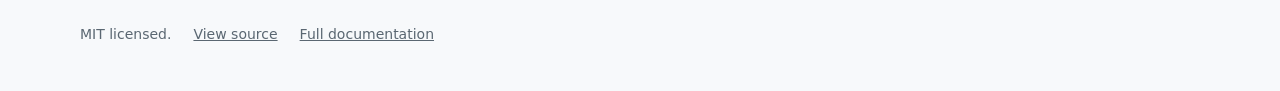
==== commit 00c8ec44: "feat: convert video to WebM with the stream profile `--to webm` encodes VP9 video and Opus audio int" ====
--- a/site/index.html
+++ b/site/index.html
@@ -207,6 +207,13 @@
                 <td>Stable</td>
               </tr>
               <tr>
+                <td>MP4 / MOV / MKV / AVI</td>
+                <td>WebM</td>
+                <td>VP9</td>
+                <td>Opus</td>
+                <td>Stable</td>
+              </tr>
+              <tr>
                 <td>WAV / FLAC / M4A / M4B</td>
                 <td>MP3</td>
                 <td>none</td>
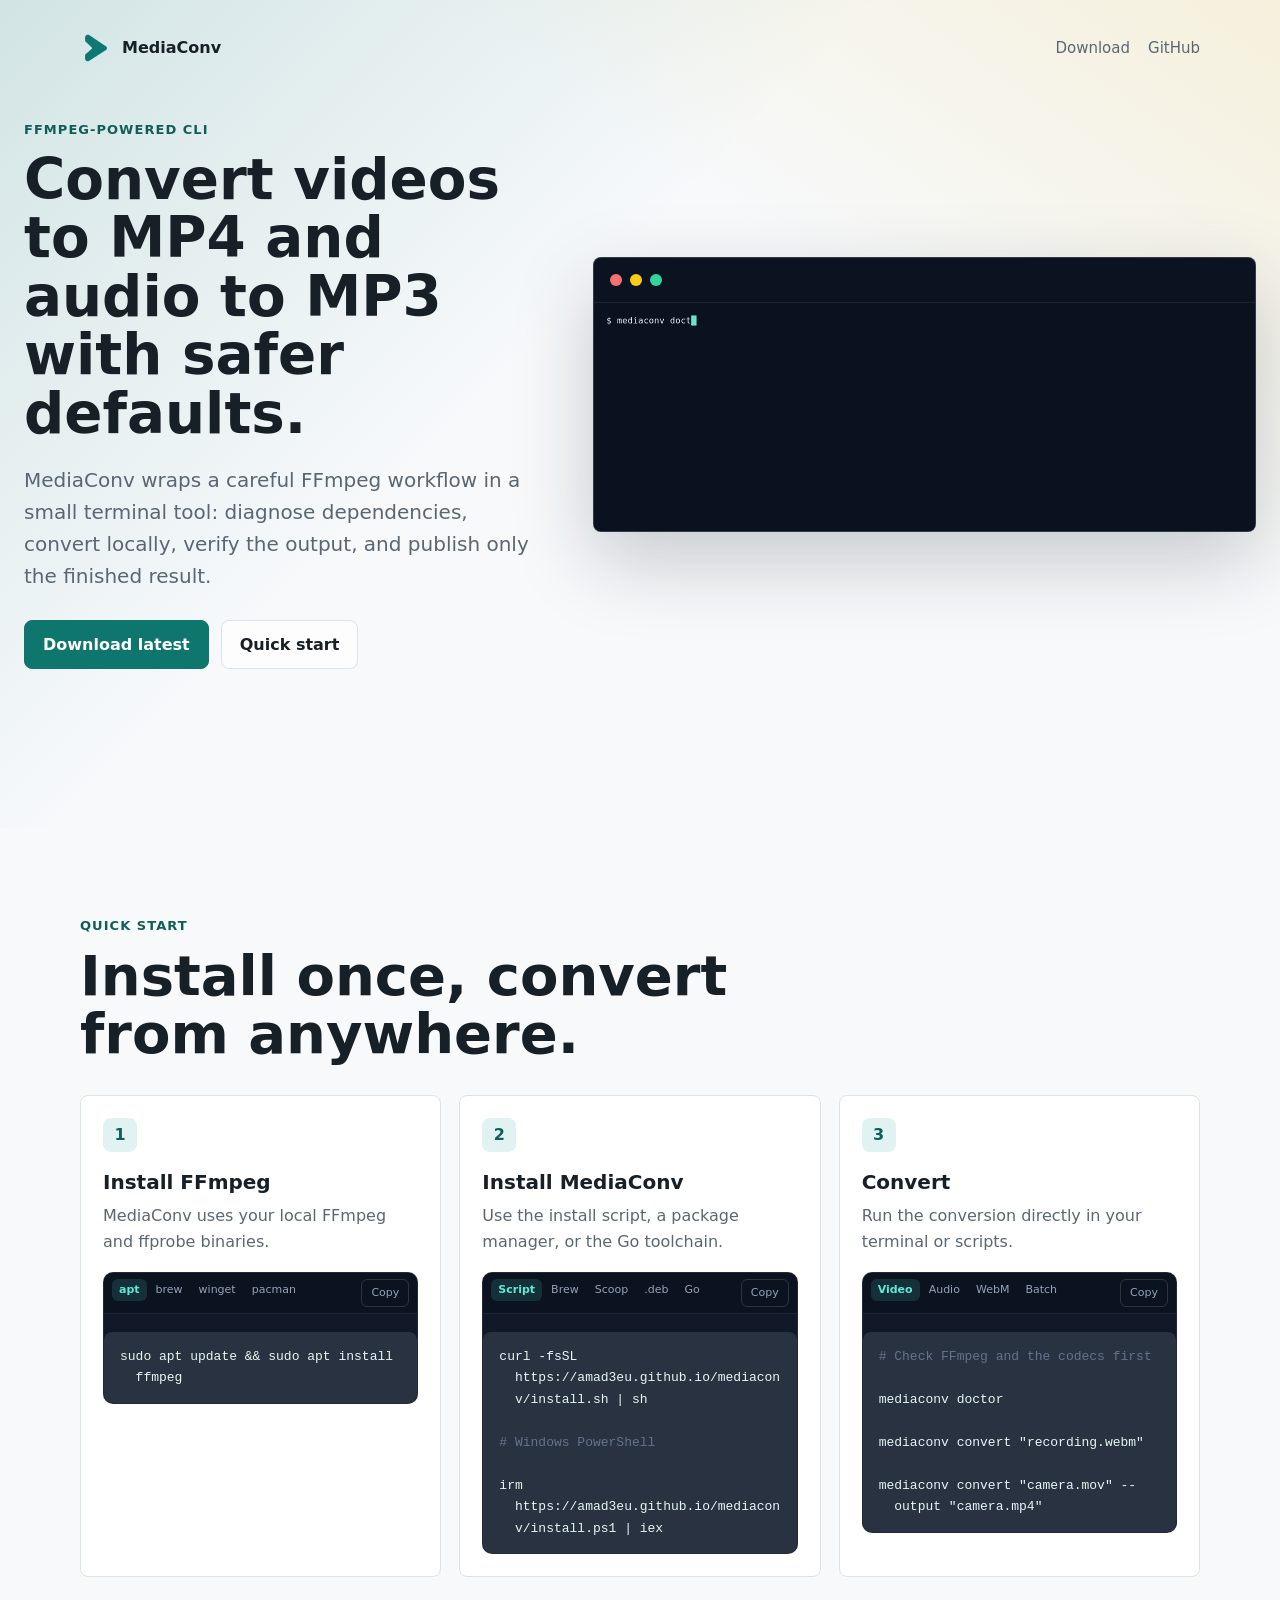
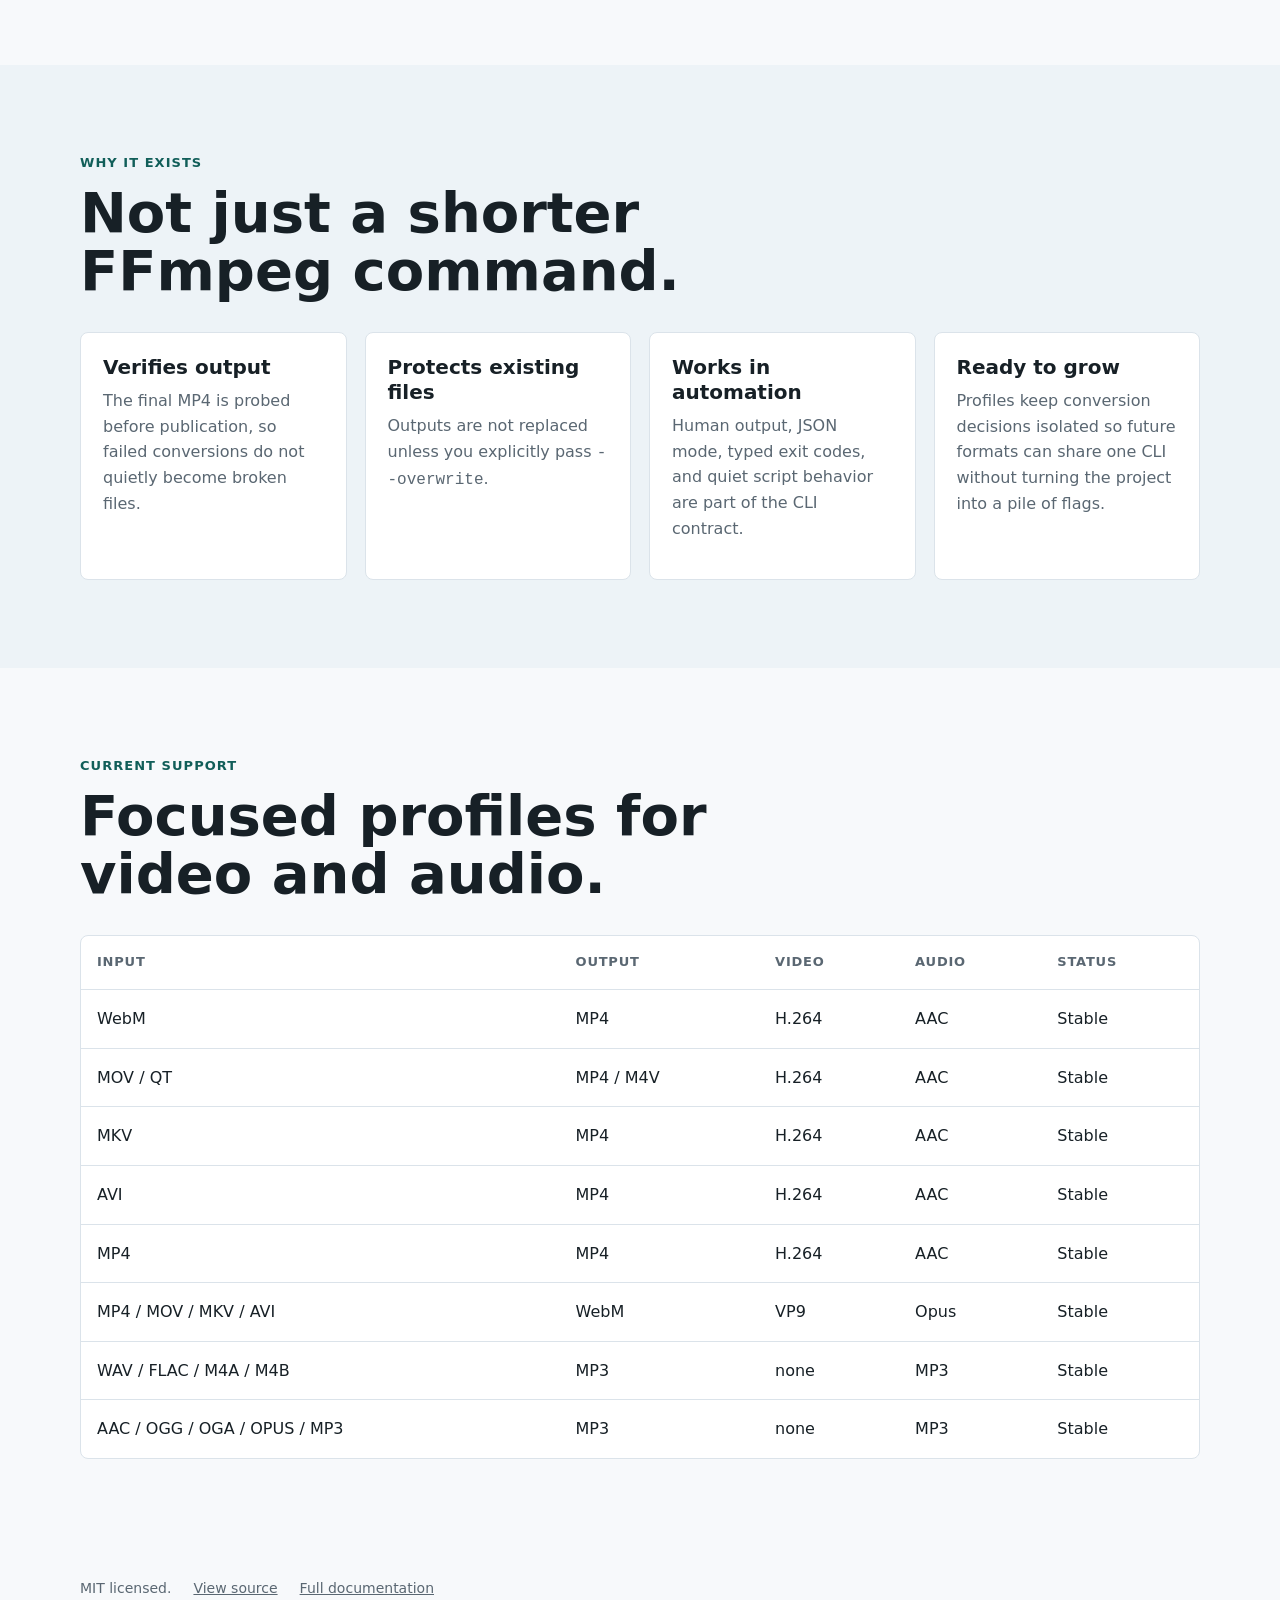
==== commit a0d80b47: "feat: make the quick start commands readable and the demo bigger The install commands were cut off. " ====
--- a/site/index.html
+++ b/site/index.html
@@ -89,30 +89,75 @@
             <span class="step-number">1</span>
             <h3>Install FFmpeg</h3>
             <p>MediaConv uses your local FFmpeg and ffprobe binaries.</p>
-            <pre><code>sudo apt install ffmpeg
-brew install ffmpeg
-winget install --id Gyan.FFmpeg --exact</code></pre>
-          </article>
+            <div class="snippet" data-snippet>
+              <div class="snippet-bar">
+                <div class="snippet-tabs" role="tablist" aria-label="Operating system">
+                  <button class="snippet-tab" type="button" role="tab" aria-selected="true" data-panel="apt">apt</button>
+                  <button class="snippet-tab" type="button" role="tab" aria-selected="false" data-panel="brew">brew</button>
+                  <button class="snippet-tab" type="button" role="tab" aria-selected="false" data-panel="winget">winget</button>
+                  <button class="snippet-tab" type="button" role="tab" aria-selected="false" data-panel="pacman">pacman</button>
+                </div>
+                <button class="snippet-copy" type="button" aria-label="Copy command">Copy</button>
+              </div>
+              <pre data-panel="apt"><code><span class="cmd">sudo apt update &amp;&amp; sudo apt install ffmpeg</span></code></pre>
+              <pre data-panel="brew"><code><span class="cmd">brew install ffmpeg</span></code></pre>
+              <pre data-panel="winget"><code><span class="cmd">winget install --id Gyan.FFmpeg --exact --source winget</span></code></pre>
+              <pre data-panel="pacman"><code><span class="cmd">sudo pacman -S ffmpeg</span></code></pre>
+            </div>
+          </article>
+
           <article>
             <span class="step-number">2</span>
             <h3>Install MediaConv</h3>
-            <p>Use a package manager, release archive, or the Go toolchain.</p>
-            <pre><code>curl -fsSL https://amad3eu.github.io/mediaconv/install.sh | sh
-irm https://amad3eu.github.io/mediaconv/install.ps1 | iex
-brew install --cask Amad3eu/tap/mediaconv
-scoop bucket add amad3eu https://github.com/Amad3eu/scoop-bucket
-scoop install amad3eu/mediaconv
-sudo apt install ./mediaconv_0.3.0_linux_amd64.deb</code></pre>
-          </article>
+            <p>Use the install script, a package manager, or the Go toolchain.</p>
+            <div class="snippet" data-snippet>
+              <div class="snippet-bar">
+                <div class="snippet-tabs" role="tablist" aria-label="Installation method">
+                  <button class="snippet-tab" type="button" role="tab" aria-selected="true" data-panel="script">Script</button>
+                  <button class="snippet-tab" type="button" role="tab" aria-selected="false" data-panel="homebrew">Brew</button>
+                  <button class="snippet-tab" type="button" role="tab" aria-selected="false" data-panel="scoop">Scoop</button>
+                  <button class="snippet-tab" type="button" role="tab" aria-selected="false" data-panel="deb">.deb</button>
+                  <button class="snippet-tab" type="button" role="tab" aria-selected="false" data-panel="go">Go</button>
+                </div>
+                <button class="snippet-copy" type="button" aria-label="Copy command">Copy</button>
+              </div>
+              <pre data-panel="script"><code><span class="cmd">curl -fsSL https://amad3eu.github.io/mediaconv/install.sh | sh</span>
+<span class="comment"># Windows PowerShell</span>
+<span class="cmd">irm https://amad3eu.github.io/mediaconv/install.ps1 | iex</span></code></pre>
+              <pre data-panel="homebrew"><code><span class="cmd">brew install --cask Amad3eu/tap/mediaconv</span></code></pre>
+              <pre data-panel="scoop"><code><span class="cmd">scoop bucket add amad3eu https://github.com/Amad3eu/scoop-bucket</span>
+<span class="cmd">scoop install amad3eu/mediaconv</span></code></pre>
+              <pre data-panel="deb"><code><span class="cmd">sudo apt install ./mediaconv_0.5.0_linux_amd64.deb</span></code></pre>
+              <pre data-panel="go"><code><span class="cmd">go install github.com/Amad3eu/mediaconv/cmd/mediaconv@latest</span></code></pre>
+            </div>
+          </article>
+
           <article>
             <span class="step-number">3</span>
             <h3>Convert</h3>
             <p>Run the conversion directly in your terminal or scripts.</p>
-            <pre><code>mediaconv doctor
-mediaconv convert "video.webm"
-mediaconv convert "camera.mov" --output "camera.mp4"
-mediaconv convert "song.wav" --to mp3
-mediaconv batch "./media" --to mp4 --output-dir "./converted"</code></pre>
+            <div class="snippet" data-snippet>
+              <div class="snippet-bar">
+                <div class="snippet-tabs" role="tablist" aria-label="Conversion">
+                  <button class="snippet-tab" type="button" role="tab" aria-selected="true" data-panel="video">Video</button>
+                  <button class="snippet-tab" type="button" role="tab" aria-selected="false" data-panel="audio">Audio</button>
+                  <button class="snippet-tab" type="button" role="tab" aria-selected="false" data-panel="webm">WebM</button>
+                  <button class="snippet-tab" type="button" role="tab" aria-selected="false" data-panel="batch">Batch</button>
+                </div>
+                <button class="snippet-copy" type="button" aria-label="Copy command">Copy</button>
+              </div>
+              <pre data-panel="video"><code><span class="comment"># Check FFmpeg and the codecs first</span>
+<span class="cmd">mediaconv doctor</span>
+<span class="cmd">mediaconv convert "recording.webm"</span>
+<span class="cmd">mediaconv convert "camera.mov" --output "camera.mp4"</span></code></pre>
+              <pre data-panel="audio"><code><span class="cmd">mediaconv convert "song.wav" --to mp3</span>
+<span class="cmd">mediaconv convert "audiobook.m4b" --to mp3</span></code></pre>
+              <pre data-panel="webm"><code><span class="comment"># Royalty-free VP9 and Opus</span>
+<span class="cmd">mediaconv convert "clip.mp4" --to webm</span></code></pre>
+              <pre data-panel="batch"><code><span class="comment"># Four files at a time</span>
+<span class="cmd">mediaconv batch "./recordings" --to mp4 --jobs 4</span>
+<span class="cmd">mediaconv batch "./audio" --to mp3 --output-dir "./converted"</span></code></pre>
+            </div>
           </article>
         </div>
       </section>
@@ -240,5 +285,6 @@
         Full documentation
       </a>
     </footer>
+    <script src="./snippets.js" defer></script>
   </body>
 </html>
--- a/site/styles.css
+++ b/site/styles.css
@@ -53,6 +53,10 @@
   margin: 0 auto;
 }
 
+.hero-grid {
+  width: min(1280px, calc(100vw - 48px));
+}
+
 .nav {
   display: flex;
   align-items: center;
@@ -93,8 +97,8 @@
 
 .hero-grid {
   display: grid;
-  grid-template-columns: minmax(0, 1fr) minmax(360px, 0.78fr);
-  gap: 56px;
+  grid-template-columns: minmax(0, 0.88fr) minmax(520px, 1.12fr);
+  gap: 48px;
   align-items: center;
 }
 
@@ -117,8 +121,8 @@
 h1 {
   max-width: 720px;
   margin-bottom: 20px;
-  font-size: clamp(46px, 8vw, 92px);
-  line-height: 0.96;
+  font-size: clamp(40px, 4.4vw, 64px);
+  line-height: 1.04;
   letter-spacing: 0;
 }
 
@@ -378,3 +382,105 @@
     width: 100%;
   }
 }
+
+/* Quick start snippets ---------------------------------------------------- */
+
+.snippet {
+  position: relative;
+  overflow: hidden;
+  margin-top: 18px;
+  border: 1px solid rgba(255, 255, 255, 0.08);
+  border-radius: 10px;
+  background: var(--code);
+}
+
+.snippet-bar {
+  display: flex;
+  align-items: flex-start;
+  gap: 8px;
+  padding: 6px 8px;
+  border-bottom: 1px solid rgba(255, 255, 255, 0.08);
+  background: #0b1220;
+}
+
+.snippet-tabs {
+  display: flex;
+  flex: 1;
+  flex-wrap: wrap;
+  gap: 2px;
+  min-width: 0;
+}
+
+.snippet-tab {
+  padding: 4px 7px;
+  border: 0;
+  border-radius: 6px;
+  background: transparent;
+  color: #93a4b8;
+  font: inherit;
+  font-size: 11px;
+  line-height: 1.2;
+  white-space: nowrap;
+  cursor: pointer;
+}
+
+.snippet-tab:hover {
+  color: #d5f3ec;
+}
+
+.snippet-tab[aria-selected="true"] {
+  background: rgba(94, 234, 212, 0.14);
+  color: #5eead4;
+  font-weight: 600;
+}
+
+.snippet-tab:focus-visible,
+.snippet-copy:focus-visible {
+  outline: 2px solid #5eead4;
+  outline-offset: 1px;
+}
+
+.snippet-copy {
+  flex: none;
+  padding: 4px 9px;
+  border: 1px solid rgba(255, 255, 255, 0.14);
+  border-radius: 6px;
+  background: transparent;
+  color: #93a4b8;
+  font: inherit;
+  font-size: 11px;
+  cursor: pointer;
+}
+
+.snippet-copy:hover {
+  border-color: rgba(94, 234, 212, 0.4);
+  color: #5eead4;
+}
+
+.snippet-copy.is-copied {
+  border-color: #34d399;
+  color: #34d399;
+}
+
+/* The whole command has to be readable. Wrapping beats a horizontal scrollbar
+   that hides the end of a curl URL, and the hanging indent keeps a wrapped
+   line from reading as a second command. */
+.snippet pre {
+  padding: 14px 16px;
+  font-size: 13px;
+  line-height: 1.65;
+  overflow-x: visible;
+  white-space: pre-wrap;
+  overflow-wrap: anywhere;
+}
+
+.snippet .cmd,
+.snippet .comment {
+  display: block;
+  padding-left: 1.2em;
+  text-indent: -1.2em;
+}
+
+.snippet .comment {
+  color: #64748b;
+}
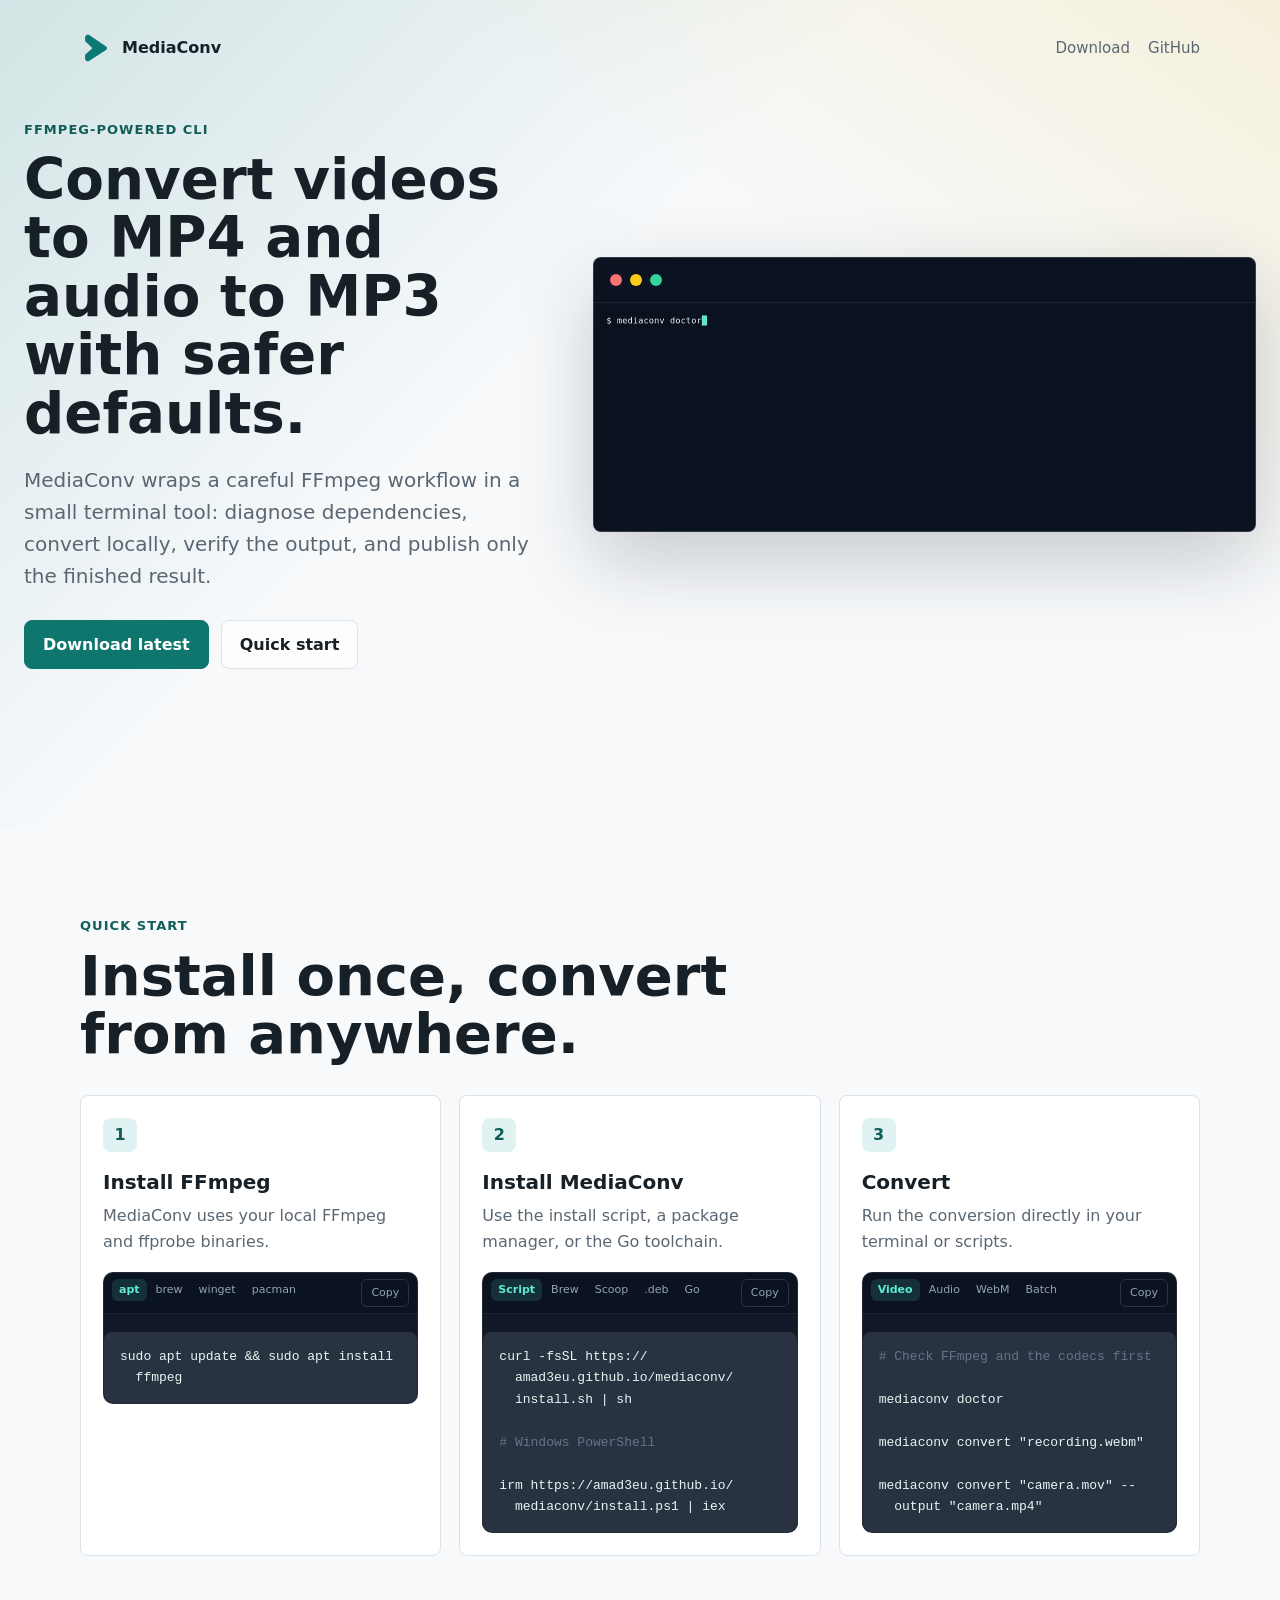
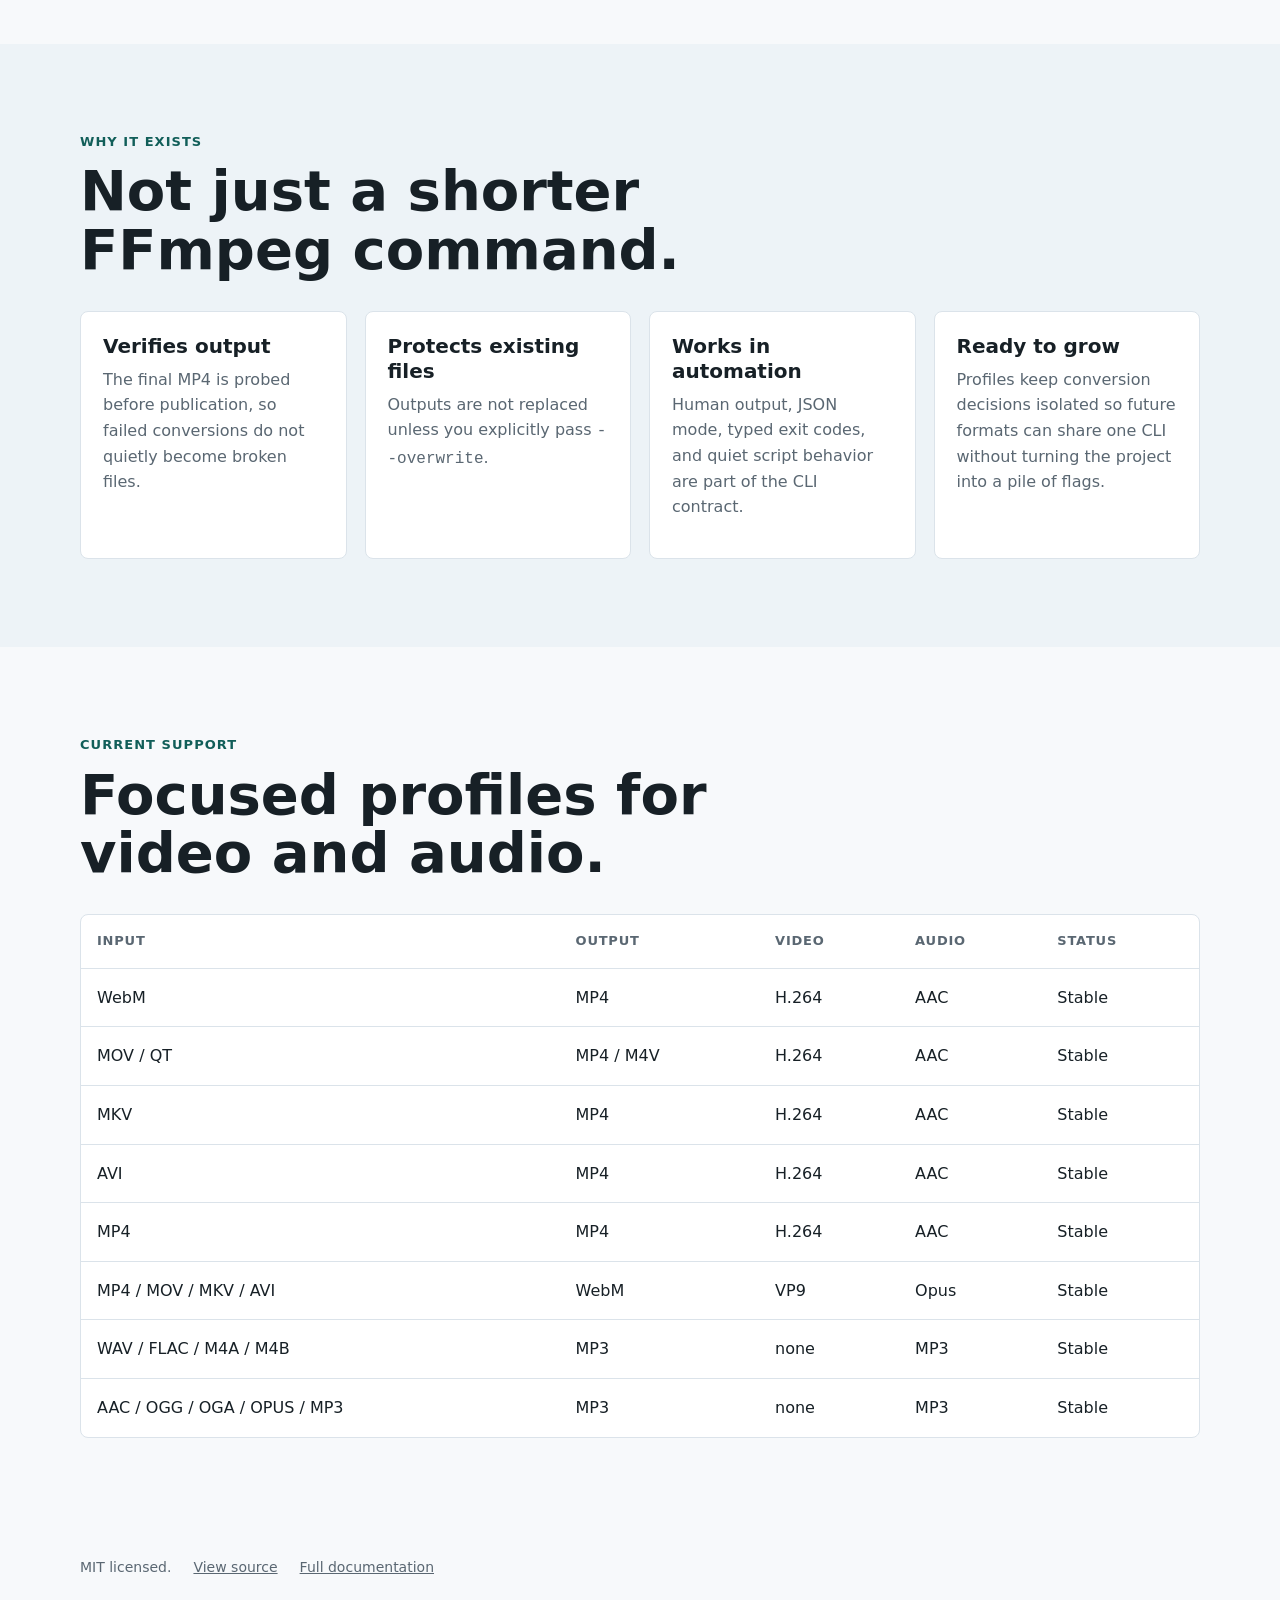
==== commit 92afaea1: "fix: break long commands at path separators, not mid-word overflow-wrap: anywhere guarantees nothing" ====
--- a/site/index.html
+++ b/site/index.html
@@ -121,14 +121,14 @@
                 </div>
                 <button class="snippet-copy" type="button" aria-label="Copy command">Copy</button>
               </div>
-              <pre data-panel="script"><code><span class="cmd">curl -fsSL https://amad3eu.github.io/mediaconv/install.sh | sh</span>
+              <pre data-panel="script"><code><span class="cmd">curl -fsSL https://<wbr>amad3eu.github.io/<wbr>mediaconv/<wbr>install.sh | sh</span>
 <span class="comment"># Windows PowerShell</span>
-<span class="cmd">irm https://amad3eu.github.io/mediaconv/install.ps1 | iex</span></code></pre>
+<span class="cmd">irm https://<wbr>amad3eu.github.io/<wbr>mediaconv/<wbr>install.ps1 | iex</span></code></pre>
               <pre data-panel="homebrew"><code><span class="cmd">brew install --cask Amad3eu/tap/mediaconv</span></code></pre>
-              <pre data-panel="scoop"><code><span class="cmd">scoop bucket add amad3eu https://github.com/Amad3eu/scoop-bucket</span>
+              <pre data-panel="scoop"><code><span class="cmd">scoop bucket add amad3eu https://<wbr>github.com/<wbr>Amad3eu/<wbr>scoop-bucket</span>
 <span class="cmd">scoop install amad3eu/mediaconv</span></code></pre>
-              <pre data-panel="deb"><code><span class="cmd">sudo apt install ./mediaconv_0.5.0_linux_amd64.deb</span></code></pre>
-              <pre data-panel="go"><code><span class="cmd">go install github.com/Amad3eu/mediaconv/cmd/mediaconv@latest</span></code></pre>
+              <pre data-panel="deb"><code><span class="cmd">sudo apt install ./<wbr>mediaconv_0.5.0_linux_amd64.deb</span></code></pre>
+              <pre data-panel="go"><code><span class="cmd">go install github.com/<wbr>Amad3eu/<wbr>mediaconv/<wbr>cmd/<wbr>mediaconv@latest</span></code></pre>
             </div>
           </article>
 
@@ -155,8 +155,8 @@
               <pre data-panel="webm"><code><span class="comment"># Royalty-free VP9 and Opus</span>
 <span class="cmd">mediaconv convert "clip.mp4" --to webm</span></code></pre>
               <pre data-panel="batch"><code><span class="comment"># Four files at a time</span>
-<span class="cmd">mediaconv batch "./recordings" --to mp4 --jobs 4</span>
-<span class="cmd">mediaconv batch "./audio" --to mp3 --output-dir "./converted"</span></code></pre>
+<span class="cmd">mediaconv batch "./<wbr>recordings" --to mp4 --jobs 4</span>
+<span class="cmd">mediaconv batch "./<wbr>audio" --to mp3 --output-dir "./<wbr>converted"</span></code></pre>
             </div>
           </article>
         </div>
